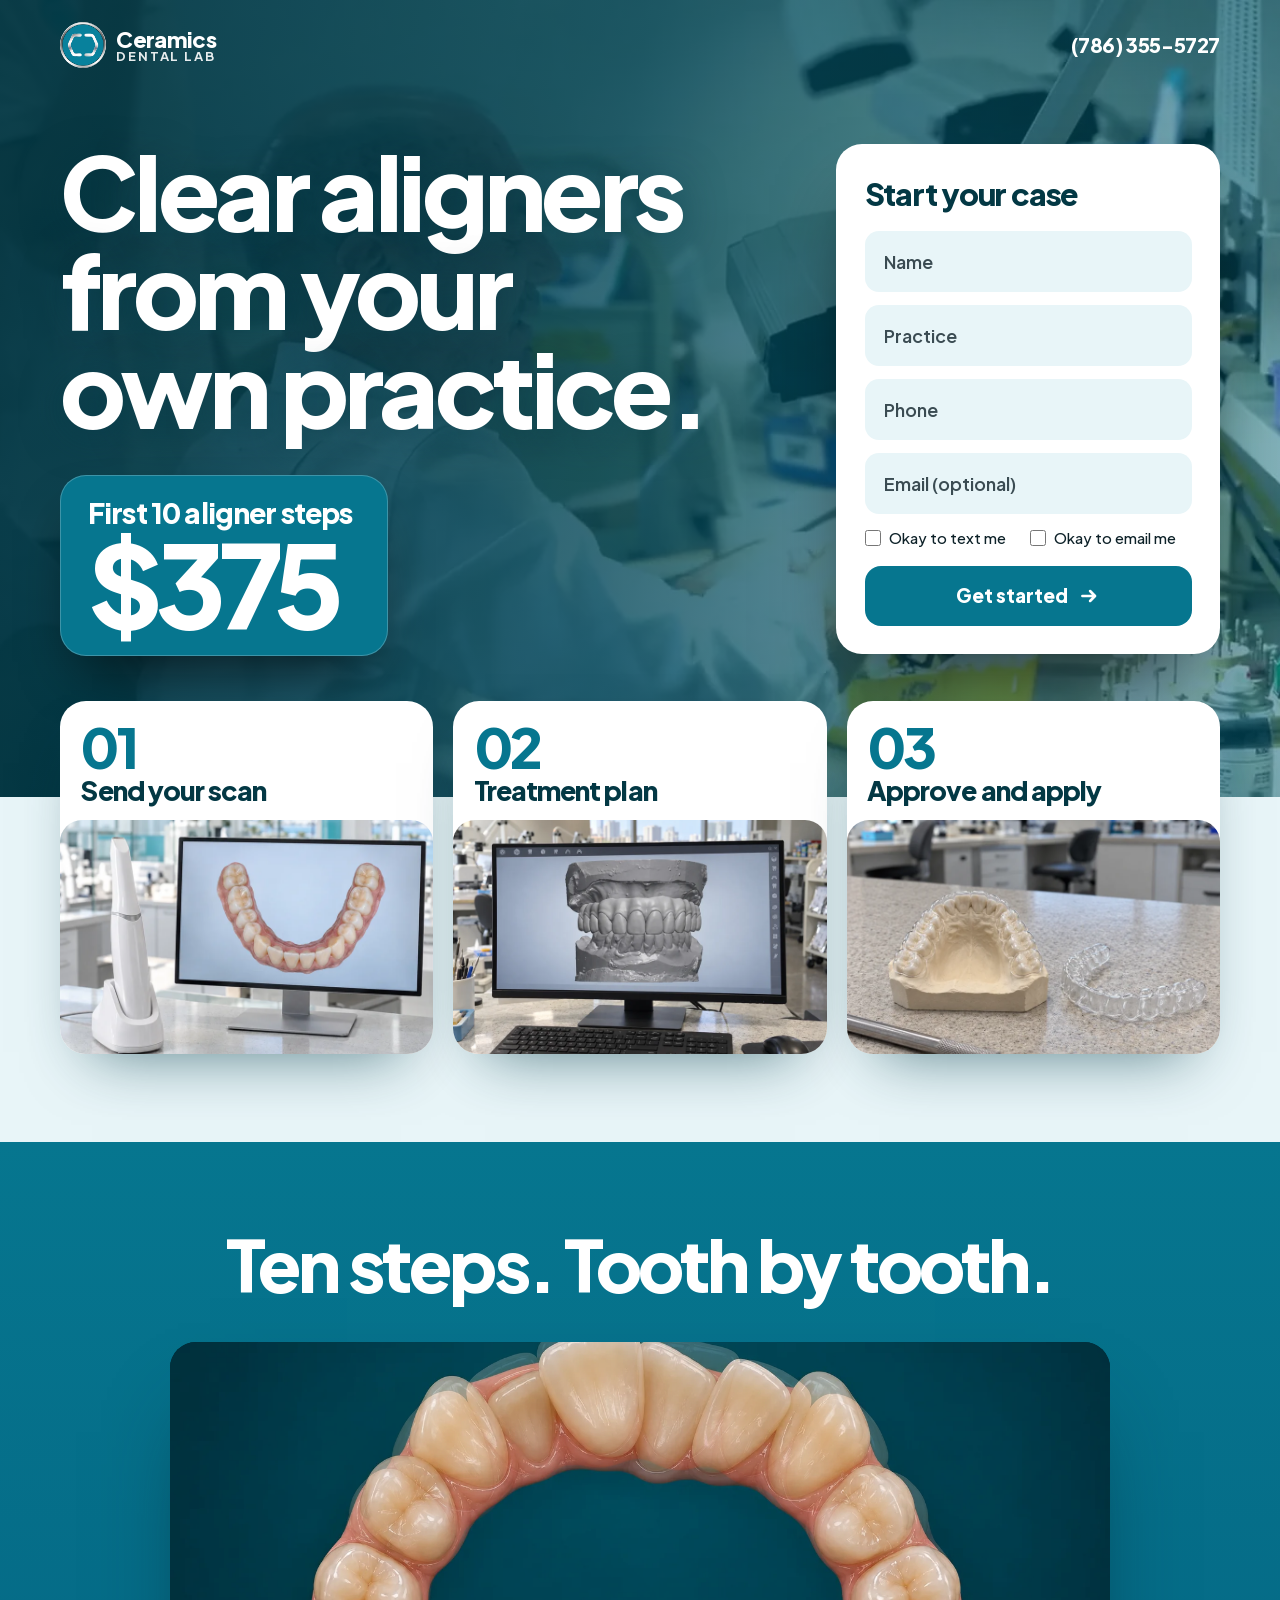
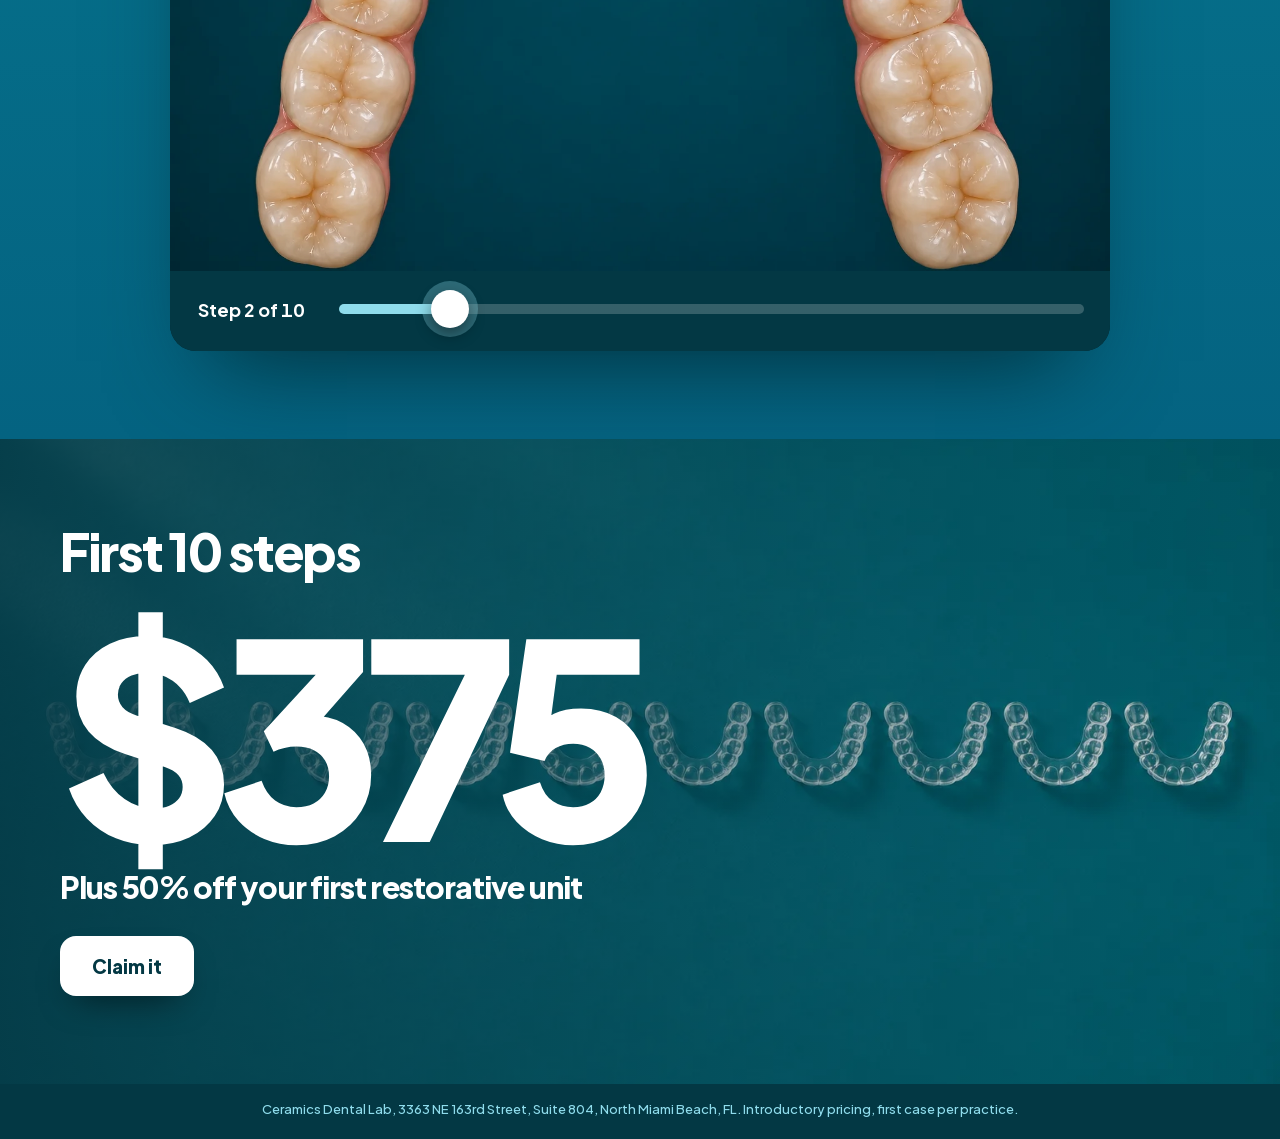
==== aligner.html @ e4f3a4e0 "Update offer pages 2026-11-10T23:34" ====
<!DOCTYPE html>
<html lang="en" data-api="https://ceramics-dental-lab-offers.netlify.app">
<head>
<meta charset="utf-8">
<meta name="viewport" content="width=device-width, initial-scale=1">
<meta name="robots" content="noindex">
<title>Clear aligners for your practice | Ceramics Dental Lab</title>
<meta name="description" content="Clear aligners for your practice. Ceramics Dental Lab, North Miami Beach. (786) 355-5727.">
<meta property="og:title" content="Clear aligners from your own practice.">
<meta property="og:description" content="Clear aligners for your practice. Ceramics Dental Lab, North Miami Beach.">
<meta property="og:image" content="https://muves-studio.github.io/ceramics-dental-lab-offers/img/lab-aligners.jpg">
<meta property="og:type" content="website">
<link rel="preload" href="fonts/PlusJakartaSans-latin.woff2" as="font" type="font/woff2" crossorigin>
<link rel="icon" href="img/logo-mark.png">
<link rel="stylesheet" href="page.css?v=11102334">
</head>
<body class="lay-film" data-page="aligner">
<!-- Built by tools/build.py. Edit the PAGES entry there, not this file. -->
<main>

<section class="hero">
  <video class="hero-film" autoplay muted loop playsinline poster="video/lab-poster.webp" aria-hidden="true"><source src="video/lab.mp4" type="video/mp4"></video>
  <header class="top">
    <a class="brand" href="#start" aria-label="Ceramics Dental Lab"><img src="img/logo-mark.png" alt="" width="46" height="46"><span><b>Ceramics</b><i>Dental Lab</i></span></a>
    <a class="call" href="tel:+17863555727">(786) 355-5727</a>
  </header>
  <div class="hero-in">
    <div class="hero-copy">
      <h1>Clear aligners from your own practice.</h1>
      <a class="deal" href="#start"><span>First 10 aligner steps</span><strong>$375</strong></a>
    </div>
    <form class="form" id="start" novalidate>
      <p class="form-title">Start your case</p>
      <input type="hidden" name="interest" value="aligner">
      <label><span>Your name</span><input name="name" autocomplete="name" placeholder="Name" required></label>
      <label><span>Practice</span><input name="practice" autocomplete="organization" placeholder="Practice" required></label>
      <label><span>Phone</span><input name="phone" type="tel" inputmode="tel" autocomplete="tel" placeholder="Phone" required></label>
      <label><span>Email</span><input name="email" type="email" inputmode="email" autocomplete="email" placeholder="Email (optional)"></label>
      <div class="ticks">
        <label class="tick"><input type="checkbox" name="text_ok"><b>Okay to text me</b></label>
        <label class="tick"><input type="checkbox" name="email_ok"><b>Okay to email me</b></label>
      </div>
      <button class="btn" type="submit">Get started <svg viewBox="0 0 20 20" aria-hidden="true"><path d="M4 10h11M11 5.5 15.5 10 11 14.5" fill="none" stroke="currentColor" stroke-width="2.4" stroke-linecap="round" stroke-linejoin="round"/></svg></button>
      <p class="form-done" role="status" hidden></p>
    </form>
    <template id="next">
      <div class="next" role="status">
        <p class="form-title">You're in.</p>
        <p class="next-call">Carlos will call <b data-phone></b></p>
        <p class="next-q">Which scanner do you use?</p>
        <div class="scanners"><button type="button" data-scanner="iTero">iTero</button><button type="button" data-scanner="3Shape TRIOS">3Shape TRIOS</button><button type="button" data-scanner="Medit">Medit</button><button type="button" data-scanner="Dexis / Carestream">Dexis / Carestream</button><button type="button" data-scanner="CEREC">CEREC</button><button type="button" data-scanner="No scanner">No scanner</button></div>
        <ol class="how" hidden></ol>
        <a class="btn" href="tel:+17863555727">Call (786) 355-5727</a>
      </div>
    </template>
    
  </div>
</section>

<section class="steps"><a class="step reveal" href="#start"><b>01</b><span>Send your scan</span><img src="img/scan.webp" alt="" loading="lazy"></a><a class="step reveal" href="#start"><b>02</b><span>Treatment plan</span><img src="img/lab-design.webp" alt="" loading="lazy"></a><a class="step reveal" href="#start"><b>03</b><span>Approve and apply</span><img src="img/lab-aligners.webp" alt="" loading="lazy"></a></section>

<section class="move">
  <h2 class="reveal">Ten steps. Tooth by tooth.</h2>
  <div class="viewer reveal">
    <div class="frames" role="img" aria-label="An upper arch moving from crowded to aligned">
      <img src="img/arch-01.webp" alt="" loading="lazy"><img src="img/arch-05.webp" alt="" loading="lazy"><img src="img/arch-10.webp" alt="" loading="lazy">
    </div>
    <div class="scrubber"><b data-step>Step 1 of 10</b><input type="range" min="0" max="100" value="0" aria-label="Drag to move the teeth from step 1 to step 10"></div>
  </div>
</section>

<section class="offer">
  <img class="offer-photo recolor" src="img/steps.webp" alt="" loading="lazy">
  <div class="offer-in reveal">
    <h2>First 10 steps</h2>
    <p class="big">$375</p>
    <p class="offer-line">Plus 50% off your first restorative unit</p>
    <a class="btn light" href="#start">Claim it</a>
  </div>
</section>

</main>
<footer class="foot">Ceramics Dental Lab, 3363 NE 163rd Street, Suite 804, North Miami Beach, FL. Introductory pricing, first case per practice.</footer>
<script src="page.js?v=11102334"></script>
</body>
</html>
---- page.css ----
/* Ceramics Dental Lab offer pages (rebranded from the Custom Dental blue on 2026-11-10: the CRM and these
   offers are the lab's, so the pages use the lab site's own teal, tokens from theme/ccdl/assets/css/site.css).
   Built to the drawn reference in landing/comps/aligner-desktop.png: the lab's own film behind
   the offer, the form on the first screen, bold blue, one colour per headline, and no small
   lines under headlines (Reggie, 2026-11-10). */

@font-face { font-family: "Jakarta"; src: url(fonts/PlusJakartaSans-latin.woff2) format("woff2"); font-weight: 200 800; font-display: swap; }

:root {
  --navy: #033844; --blue: #06768F; --blue-dark: #046381; --sky: #8FDCEC;
  --pale: #E8F5F8; --field: #E8F5F8; --ink: #0E2229;
  --ease: cubic-bezier(0.23, 1, 0.32, 1);
  --wrap: 1240px; --gut: clamp(1rem, 4vw, 2.5rem); --r: 26px;
}
*, *::before, *::after { box-sizing: border-box; }
html { scroll-behavior: smooth; -webkit-text-size-adjust: 100%; }
body { margin: 0; font: 600 1.0625rem/1.4 "Jakarta", system-ui, sans-serif; color: var(--ink); background: var(--pale); -webkit-font-smoothing: antialiased; overflow-x: clip; }
img, video { display: block; max-width: 100%; }
h1, h2, p, ul { margin: 0; }
h1, h2 { font-weight: 800; letter-spacing: -0.045em; line-height: .96; text-wrap: balance; }
h2 { font-size: clamp(2.25rem, 5.6vw, 4.5rem); }
a { color: inherit; text-decoration: none; }
:where(a, button, input):focus-visible { outline: 3px solid var(--sky); outline-offset: 3px; border-radius: 12px; }

.btn { display: inline-flex; align-items: center; justify-content: center; gap: .6rem; font: inherit; font-weight: 800; font-size: 1.1875rem; color: #fff; background: var(--blue); border: 0; border-radius: 16px; padding: 1.05rem 2rem; cursor: pointer; transition: background .2s var(--ease), transform .16s var(--ease); }
.btn svg { width: 22px; height: 22px; transition: transform .25s var(--ease); }
.btn:hover { background: var(--blue-dark); }
.btn:hover svg { transform: translateX(5px); }
.btn:active { transform: scale(.97); }
.btn.light { background: #fff; color: var(--navy); box-shadow: 0 16px 34px -16px rgba(0, 0, 0, .65); }
.btn.light:hover { background: var(--pale); }

/* ---------- hero ---------- */
.hero { position: relative; display: flex; flex-direction: column; color: #fff; background: var(--navy); overflow: hidden; }
.hero-film { position: absolute; inset: 0; width: 100%; height: 100%; object-fit: cover; }
.hero::before { content: ""; position: absolute; inset: 0; z-index: 1; background: linear-gradient(95deg, rgba(3, 56, 68, .93) 0%, rgba(4, 73, 90, .8) 48%, rgba(6, 118, 143, .42) 100%); }
.top, .hero-in { position: relative; z-index: 2; width: 100%; max-width: var(--wrap); margin: 0 auto; padding-inline: var(--gut); }
.top { display: flex; align-items: center; justify-content: space-between; padding-block: 1.4rem; }
.brand { display: inline-flex; align-items: center; gap: .65rem; font-weight: 800; font-size: 1.25rem; letter-spacing: -0.03em; }
.brand img { width: 46px; height: 46px; border-radius: 50%; background: #fff; }
.brand span { display: grid; line-height: 1; } .brand b { font-size: 1.375rem; font-weight: 800; letter-spacing: -0.03em; } .brand i { font-style: normal; font-size: .8125rem; font-weight: 700; letter-spacing: .14em; text-transform: uppercase; opacity: .9; }
.call { font-weight: 800; font-size: 1.25rem; letter-spacing: -0.02em; }
.hero-in { display: grid; grid-template-columns: 1.3fr .7fr; gap: clamp(2rem, 5vw, 5rem); align-items: center; padding-block: clamp(1.5rem, 4vw, 3.5rem) clamp(7rem, 11vw, 9.5rem); }
.hero h1 { font-size: clamp(3.1rem, 8vw, 7.25rem); text-shadow: 0 6px 40px rgba(3, 56, 68, .5); }
.deal { display: inline-grid; margin-top: clamp(1.5rem, 3vw, 2.5rem); padding: 1.1rem 2.25rem 1.25rem 1.75rem; border-radius: var(--r); background: var(--blue); color: #fff; box-shadow: 0 30px 60px -24px rgba(0, 0, 0, .75), 0 0 0 1px rgba(255, 255, 255, .22) inset; transition: transform .3s var(--ease), background .2s var(--ease); }
.deal:hover { transform: translateY(-4px) scale(1.02); background: #0a8aa6; }
.deal span { font-weight: 800; font-size: clamp(1.25rem, 2.2vw, 1.875rem); letter-spacing: -0.03em; }
.deal strong { font-size: clamp(4.25rem, 9vw, 7.5rem); font-weight: 800; letter-spacing: -0.06em; line-height: .9; }

@keyframes rise { from { opacity: 0; transform: translateY(28px); } }
.hero h1, .deal, .hero .form { animation: rise 1s var(--ease) both; }
.deal { animation-delay: .12s; } .hero .form { animation-delay: .22s; }

/* ---------- form ---------- */
.form { display: grid; gap: .8rem; padding: clamp(1.4rem, 2.2vw, 2rem); border-radius: var(--r); background: #fff; color: var(--ink); box-shadow: 0 40px 80px -30px rgba(0, 0, 0, .75); scroll-margin-top: 5rem; }
.form-title { font-size: clamp(1.625rem, 2.4vw, 2.125rem); font-weight: 800; letter-spacing: -0.04em; color: var(--navy); margin-bottom: .2rem; }
.form label span { position: absolute; width: 1px; height: 1px; overflow: hidden; clip-path: inset(50%); }
.form input:not([type=hidden]):not([type=checkbox]) { font: inherit; font-size: 1.125rem; color: var(--ink); width: 100%; padding: 1rem 1.1rem; border: 2px solid transparent; border-radius: 14px; background: var(--field); transition: border-color .2s var(--ease), background .2s var(--ease); appearance: none; }
.form input::placeholder { color: #3A4B52; font-weight: 600; }
.form input:focus { outline: 0; border-color: var(--blue); background: #fff; }
.form .bad { border-color: #c0392b !important; }
.form .btn { margin-top: .3rem; }
.form-done { font-weight: 800; color: var(--navy); text-align: center; }

.ticks { display: flex; flex-wrap: wrap; gap: .35rem 1.5rem; }
.tick { display: inline-flex; align-items: center; gap: .5rem; white-space: nowrap; cursor: pointer; font-size: .9375rem; font-weight: 500; color: var(--ink); }
.tick input { appearance: auto; -webkit-appearance: checkbox; flex: none; width: 16px; height: 16px; margin: 0; padding: 0; border: 0; border-radius: 0; background: none; accent-color: var(--blue); cursor: pointer; }
.tick b { font-weight: 500; }
/* after sign-up: who calls, and how to send the first case from their scanner */
.form.done { display: block !important; text-align: left; }
.next { display: grid; gap: .8rem; animation: rise .7s var(--ease) both; color: var(--ink); }
.next-call { font-size: 1.1875rem; font-weight: 700; color: var(--navy); } .next-call b { font-weight: 800; white-space: nowrap; }
.next-q { font-weight: 800; font-size: 1.125rem; color: var(--navy); margin-top: .3rem; }
.scanners { display: flex; flex-wrap: wrap; gap: .5rem; }
.scanners button { font: inherit; font-weight: 600; font-size: .9375rem; padding: .5rem .85rem; border-radius: 8px; border: 1px solid #9fb8c0; background: #fff; color: var(--blue-dark); cursor: pointer; transition: background .15s var(--ease), color .15s var(--ease), transform .15s var(--ease); }
.scanners button:hover { background: var(--pale); } .scanners button:active { transform: scale(.96); }
.scanners button.on { background: var(--blue); color: #fff; }
.how { margin: 0; padding: .9rem 1rem .9rem 2.4rem; border-radius: 14px; background: var(--field); font-weight: 700; color: var(--navy); display: grid; gap: .35rem; }
.how li::marker { color: var(--blue); font-weight: 800; }

/* ---------- three steps, lifted over the hero's edge ---------- */
.steps { position: relative; z-index: 3; max-width: var(--wrap); margin: clamp(2.5rem, 6vw, 4.5rem) auto 0; padding-inline: var(--gut); display: grid; grid-template-columns: repeat(3, 1fr); gap: clamp(.6rem, 1.6vw, 1.25rem); }
.step { display: grid; grid-template-rows: auto auto 1fr; padding: clamp(.9rem, 1.6vw, 1.4rem) clamp(.9rem, 1.6vw, 1.4rem) 0; border-radius: var(--r); background: #fff; overflow: hidden; box-shadow: 0 30px 60px -32px rgba(3, 56, 68, .65); transition: transform .35s var(--ease), box-shadow .35s var(--ease), opacity .9s var(--ease); }
.step:hover { transform: translateY(-8px); box-shadow: 0 44px 70px -30px rgba(3, 56, 68, .75); }
.step b { font-size: clamp(2rem, 4.4vw, 3.5rem); font-weight: 800; letter-spacing: -0.05em; line-height: .9; color: var(--blue); }
.step span { font-size: clamp(1.0625rem, 2.1vw, 1.75rem); font-weight: 800; letter-spacing: -0.035em; line-height: 1.1; color: var(--navy); margin: .3rem 0 .9rem; }
.step img { width: calc(100% + 2 * clamp(.9rem, 1.6vw, 1.4rem)); max-width: none; margin-inline: calc(-1 * clamp(.9rem, 1.6vw, 1.4rem)); height: auto; aspect-ratio: 16 / 10; object-fit: cover; border-radius: 22px 22px 0 0; align-self: end; }
.step:nth-child(2) { transition-delay: .08s; } .step:nth-child(3) { transition-delay: .16s; }

/* ---------- the teeth you can move ---------- */
.move { margin-top: clamp(3rem, 7vw, 5.5rem); padding: clamp(3rem, 7vw, 5.5rem) var(--gut); background: linear-gradient(180deg, var(--blue) 0%, var(--blue-dark) 100%); color: #fff; text-align: center; }
.viewer { max-width: 940px; margin: clamp(1.5rem, 3.5vw, 2.75rem) auto 0; border-radius: var(--r); overflow: hidden; background: #01262f; box-shadow: 0 50px 90px -40px rgba(2, 42, 51, .9); }
.frames { position: relative; aspect-ratio: 16 / 9; }
.frames img { position: absolute; inset: 0; width: 100%; height: 100%; object-fit: cover; }
.frames img + img { opacity: 0; }
.scrubber { display: grid; grid-template-columns: auto 1fr; align-items: center; gap: 1.25rem; padding: 1rem 1.75rem 1.25rem; background: var(--navy); font-weight: 800; font-size: 1.125rem; font-variant-numeric: tabular-nums; }
.scrubber b:first-child { min-width: 6.6em; text-align: left; }
.scrubber input { -webkit-appearance: none; appearance: none; width: 100%; height: 40px; background: transparent; cursor: grab; }
.scrubber input::-webkit-slider-runnable-track { height: 10px; border-radius: 10px; background: linear-gradient(90deg, var(--sky) var(--p, 0%), rgba(255, 255, 255, .2) var(--p, 0%)); }
.scrubber input::-moz-range-track { height: 10px; border-radius: 10px; background: rgba(255, 255, 255, .2); }
.scrubber input::-moz-range-progress { height: 10px; border-radius: 10px; background: var(--sky); }
.scrubber input::-webkit-slider-thumb { -webkit-appearance: none; width: 38px; height: 38px; margin-top: -14px; border-radius: 50%; background: #fff; border: 0; box-shadow: 0 6px 16px rgba(0, 0, 0, .45), 0 0 0 9px rgba(143, 220, 236, .3); transition: transform .15s var(--ease); }
.scrubber input::-moz-range-thumb { width: 38px; height: 38px; border-radius: 50%; background: #fff; border: 0; box-shadow: 0 6px 16px rgba(0, 0, 0, .45); }
.scrubber input:active { cursor: grabbing; }
.scrubber input:active::-webkit-slider-thumb { transform: scale(1.12); }

/* a wide photo, or three picture cards, in place of the teeth on the other pages */
.wide { display: block; max-width: 1040px; margin: clamp(1.5rem, 3.5vw, 2.75rem) auto 0; border-radius: var(--r); overflow: hidden; box-shadow: 0 50px 90px -40px rgba(2, 42, 51, .9); }
.wide img { width: 100%; height: auto; aspect-ratio: 16 / 8; object-fit: cover; transition: transform 1.2s var(--ease); }
.wide:hover img { transform: scale(1.04); }
.trio { max-width: 1100px; margin: clamp(1.5rem, 3.5vw, 2.75rem) auto 0; display: grid; grid-template-columns: repeat(3, 1fr); gap: clamp(.6rem, 1.6vw, 1.25rem); }
.trio a { position: relative; display: block; border-radius: var(--r); overflow: hidden; box-shadow: 0 40px 70px -36px rgba(2, 42, 51, .9); transition: transform .35s var(--ease), opacity .9s var(--ease); }
.trio a:hover { transform: translateY(-8px); }
.trio img { width: 100%; height: auto; aspect-ratio: 1; object-fit: cover; }
.trio a::after { content: ""; position: absolute; inset: 0; background: linear-gradient(180deg, rgba(3, 56, 68, 0) 50%, rgba(3, 56, 68, .9) 100%); }
.trio span { position: absolute; z-index: 1; left: 0; right: 0; bottom: 1rem; font-size: clamp(1rem, 2.4vw, 1.875rem); font-weight: 800; letter-spacing: -0.035em; }
.trio a:nth-child(2) { transition-delay: .08s; } .trio a:nth-child(3) { transition-delay: .16s; }

/* ---------- the offer, on its own picture ---------- */
.offer { position: relative; display: grid; align-items: center; color: #fff; background: var(--navy); overflow: hidden; }
.offer-photo { position: absolute; inset: 0; width: 100%; height: 100%; object-fit: cover; }
.offer-photo.recolor { filter: none; }
.offer::after { content: ""; position: absolute; inset: 0; background: linear-gradient(90deg, rgba(3, 56, 68, .9) 0%, rgba(3, 56, 68, .5) 50%, rgba(3, 56, 68, .05) 100%); }
.offer-in { position: relative; z-index: 1; width: 100%; max-width: var(--wrap); margin: 0 auto; padding: clamp(3rem, 7vw, 5.5rem) var(--gut); }
.offer h2 { font-size: clamp(1.75rem, 4vw, 3.25rem); }
.offer .big { font-size: clamp(7rem, 22vw, 17rem); font-weight: 800; letter-spacing: -0.07em; line-height: .86; margin-top: clamp(1.25rem, 3vw, 2.75rem); }
.offer .big.word { margin-top: clamp(.5rem, 1.5vw, 1.25rem); font-size: clamp(4.25rem, 15vw, 12rem); letter-spacing: -0.06em; line-height: .95; }
.offer-line { margin: 1.1rem 0 0; font-size: clamp(1.25rem, 2.4vw, 1.875rem); font-weight: 800; letter-spacing: -0.03em; }
.offer .btn { margin-top: 1.75rem; }
.offer ul { list-style: none; padding: 0; display: flex; flex-wrap: wrap; gap: .75rem; margin: 1.5rem 0 2rem; }
.offer li { padding: .75rem 1.3rem; border-radius: 14px; background: var(--blue); font-weight: 800; font-size: clamp(1.0625rem, 1.8vw, 1.375rem); letter-spacing: -0.02em; }

/* ---------- the rest of the work ---------- */
.more { max-width: var(--wrap); margin: 0 auto; padding: clamp(3rem, 7vw, 5.5rem) var(--gut); display: grid; grid-template-columns: repeat(4, 1fr); gap: clamp(.6rem, 1.6vw, 1.25rem); }
.more a { display: grid; border-radius: var(--r); overflow: hidden; background: #fff; box-shadow: 0 30px 60px -34px rgba(3, 56, 68, .65); transition: transform .35s var(--ease), opacity .9s var(--ease); }
.more a:hover { transform: translateY(-8px); }
.more img { width: 100%; height: auto; aspect-ratio: 4 / 3; object-fit: cover; transition: transform 1.1s var(--ease); }
.more a:hover img { transform: scale(1.05); }
.more.five { grid-template-columns: repeat(5, 1fr); }
.more span { position: relative; padding: .8rem .5rem 1rem; background: #fff; text-align: center; color: var(--navy); font-size: clamp(1.125rem, 2.3vw, 2rem); font-weight: 800; letter-spacing: -0.045em; }
.more a:nth-child(2) { transition-delay: .08s; } .more a:nth-child(3) { transition-delay: .16s; }

.more span b { display: block; margin-top: .3rem; font-size: clamp(.875rem, 1.2vw, 1.0625rem); letter-spacing: -0.02em; color: var(--blue); }
.review { padding: 2rem var(--gut) 0; text-align: center; font-size: clamp(1.5rem, 3vw, 2.25rem); color: var(--navy); }
.more.five { align-items: start; }

/* ---------- closing ---------- */
.close { display: flex; flex-wrap: wrap; align-items: center; justify-content: space-between; gap: 1.25rem 2rem; padding: clamp(2rem, 4.5vw, 3.25rem) max(var(--gut), calc((100vw - var(--wrap)) / 2 + var(--gut))); background: var(--navy); color: #fff; }
.phone { font-size: clamp(2.25rem, 6.4vw, 5rem); font-weight: 800; letter-spacing: -0.05em; line-height: 1; }
.close .btn { font-size: clamp(1.1875rem, 2.2vw, 1.75rem); padding: 1.1rem 2.5rem; }
.foot { padding: 1rem var(--gut) 1.25rem; background: var(--navy); color: #8FDCEC; font-size: .8125rem; font-weight: 500; text-align: center; }

.reveal { opacity: 0; transform: translateY(30px); transition: opacity .9s var(--ease), transform .9s var(--ease); }
.reveal.in { opacity: 1; transform: none; }

/* ==========================================================================
   One layout per page (body.lay-*), so the five are five pages, not one page
   with the words swapped. film = aligners, the base styles above.
   ========================================================================== */
.lay-film .steps { margin-top: clamp(-6rem, -8vw, -4.5rem); }
.steps { margin-bottom: clamp(2rem, 5vw, 3.5rem); }
.lay-film .steps, .lay-center .steps { margin-bottom: 0; }
.steps.line .step b { display: inline-block; min-width: 1.5em; }
.steps.line { grid-template-columns: none; grid-auto-flow: column; grid-auto-columns: 1fr; gap: clamp(1rem, 3vw, 2.5rem); }
.steps.line .step { display: block; padding: 1.1rem 0 0; border-radius: 0; background: none; box-shadow: none; border-top: 5px solid var(--blue); }
.steps.line .step:hover { transform: none; box-shadow: none; border-color: var(--navy); }
.steps.line .step span { display: block; margin: .4rem 0 0; }

/* split: scanner. White page, the photo owns the right half, the offer is plain giant type. */
.lay-split { background: #F4F7F7; }
.lay-split .hero { background: #F4F7F7; color: var(--navy); }
.lay-split .hero::before { display: none; }
.lay-split .hero-film { left: auto; right: 0; width: 46%; border-radius: 0 0 0 90px; }
.lay-split .call { color: #fff; background: var(--navy); padding: .55rem 1.1rem; border-radius: 12px; font-size: 1.0625rem; }
.lay-split .hero-in { grid-template-columns: 1fr; gap: 1.75rem; padding-block: clamp(1rem, 2.5vw, 2rem) clamp(2.5rem, 5vw, 4rem); }
.lay-split .hero-copy, .lay-split .form { max-width: min(590px, 45vw); }
.lay-split .hero h1 { font-size: clamp(2.75rem, 5.4vw, 5rem); text-shadow: none; }
.lay-split .deal { padding: 0; margin-top: 1rem; background: none; box-shadow: none; color: var(--blue); }
.lay-split .deal:hover { background: none; transform: none; }
.lay-split .deal span { color: var(--navy); }
.lay-split .deal strong { font-size: clamp(5rem, 11vw, 9.5rem); }
.lay-split .form { grid-template-columns: 1fr 1fr; background: var(--pale); box-shadow: none; }
.lay-split .form-title, .lay-split .form-done, .lay-split .ticks { grid-column: 1 / -1; }
.lay-split .form input:not([type=hidden]):not([type=checkbox]) { background: #fff; }
.lay-split .form .btn { margin: 0; padding-inline: 1rem; grid-column: 1 / -1; }
.lay-split .move { background: var(--pale); color: var(--navy); }

/* dark: implants. Navy page, everything centred, the form in the middle between two pieces of work. */
.lay-dark { background: var(--navy); }
.lay-dark .hero::before { background: radial-gradient(120% 90% at 50% 0%, #0a8aa6 0%, var(--navy) 62%); }
.lay-dark .hero-in { grid-template-columns: 1fr minmax(300px, 400px) 1fr; grid-template-areas: "copy copy copy" "a form b"; gap: clamp(1.25rem, 3vw, 2.5rem); text-align: center; padding-block: 0 clamp(2.5rem, 5vw, 4rem); }
.lay-dark .hero-copy { grid-area: copy; } .lay-dark .form { grid-area: form; text-align: left; }
.lay-dark .hero h1 { font-size: clamp(2.6rem, 5.6vw, 5rem); }
.lay-dark .deal { display: inline-flex; align-items: center; gap: 1rem; margin-top: 1.25rem; padding: .6rem 1.6rem .7rem; background: #fff; color: var(--navy); }
.lay-dark .deal:hover { background: var(--pale); }
.lay-dark .deal strong { font-size: clamp(2.5rem, 4.4vw, 3.75rem); color: var(--blue); order: -1; line-height: 1; }
.lay-dark .deal span { font-size: clamp(1.0625rem, 1.7vw, 1.375rem); }
.side { display: block; border-radius: var(--r); overflow: hidden; box-shadow: 0 40px 70px -30px rgba(0, 0, 0, .8); transition: transform .5s var(--ease); animation: rise 1s var(--ease) .3s both; }
.side img { width: 100%; height: 100%; object-fit: cover; }
.side.s1 { grid-area: a; transform: rotate(-3deg); } .side.s2 { grid-area: b; transform: rotate(3deg); }
.side:hover { transform: rotate(0) scale(1.03); }
.lay-dark .step { background: #04495A; } .lay-dark .step span { color: #fff; } .lay-dark .step b { color: var(--sky); }
.lay-dark .more a, .lay-dark .more span { background: #04495A; color: #fff; }
.lay-dark .close { background: var(--blue); } .lay-dark .foot { background: var(--blue); color: #D4F0F6; }

/* center: veneers. The smile fills the screen, the headline sits in the middle, the form is one bar. */
.lay-center .hero { min-height: min(100svh, 860px); }
.lay-center .hero::before { background: linear-gradient(180deg, rgba(3, 56, 68, .72) 0%, rgba(3, 56, 68, .3) 42%, rgba(3, 56, 68, .88) 100%); }
.lay-center .hero-in { flex: 1; grid-template-columns: 1fr; align-content: space-between; text-align: center; padding-block: clamp(1rem, 3vw, 2.5rem) clamp(1.5rem, 3vw, 2.5rem); }
.lay-center .hero-film { object-position: 50% 0; transform: translateY(17%) scale(1.22); }
.lay-center .hero::before { background: linear-gradient(180deg, rgba(3, 56, 68, .96) 0%, rgba(3, 56, 68, .82) 30%, rgba(3, 56, 68, .12) 52%, rgba(3, 56, 68, .88) 100%); }
.lay-center .hero h1 { font-size: clamp(2.9rem, 7vw, 6.25rem); }
.lay-center .deal { display: inline-flex; align-items: center; gap: 1rem; padding: .5rem 1.8rem .6rem; border-radius: 999px; }
.lay-center .deal strong { font-size: clamp(2.75rem, 5vw, 4.25rem); order: -1; line-height: 1; }
.lay-center .form { grid-template-columns: repeat(4, 1fr) auto; max-width: 1240px; align-items: center; width: 100%; max-width: 1080px; margin-inline: auto; padding: 1rem; }
.lay-center .form-title { display: none; } .lay-center .form-done, .lay-center .ticks { grid-column: 1 / -1; justify-content: flex-start; padding-left: .35rem; } .lay-center .form.done { max-width: 560px; padding: 1.5rem; } .lay-center .form.done .form-title { display: block; }
.lay-center .form .btn { margin: 0; }
.lay-center .move { margin-top: 0; background: var(--pale); color: var(--navy); }
.lay-center .steps { margin-bottom: clamp(1rem, 3vw, 2rem); }

/* type: remakes. No photo behind the offer: bright blue and a $0 as tall as the form, the film below. */
.lay-type .hero { background: linear-gradient(140deg, #1CA9C7 0%, var(--blue) 45%, var(--blue-dark) 100%); }
.lay-type .hero::before { background: linear-gradient(120deg, rgba(6, 118, 143, .93) 0%, rgba(6, 118, 143, .78) 50%, rgba(4, 99, 129, .5) 100%); }
.lay-type .hero-in { padding-bottom: clamp(2.5rem, 5vw, 4rem); }
.lay-type .hero h1 { font-size: clamp(2.5rem, 5vw, 4.5rem); text-shadow: none; }
.lay-type .deal { padding: 0; margin-top: 1.5rem; background: none; box-shadow: none; }
.lay-type .deal:hover { background: none; transform: none; }
.lay-type .deal span { color: #fff; font-size: clamp(1.5rem, 3vw, 2.5rem); }
.lay-type .deal strong { font-size: clamp(9rem, 24vw, 20rem); line-height: .9; margin-top: .5rem; }
.lay-type .form .btn { background: var(--navy); }
.strip { position: relative; z-index: 3; max-width: var(--wrap); margin: clamp(-11rem, -13vw, -6rem) auto 0; padding-inline: var(--gut); }
.strip a { display: block; border-radius: var(--r); overflow: hidden; box-shadow: 0 50px 90px -40px rgba(2, 42, 51, .9); }
.strip-film { width: 100%; height: auto; aspect-ratio: 21 / 9; object-fit: cover; }

@media (max-width: 900px) {
  .hero-in { grid-template-columns: 1fr; gap: 1.5rem; padding-bottom: 6.5rem; }
  .deal { grid-template-columns: auto auto; align-items: center; gap: 1rem; padding: .8rem 1.4rem .9rem 1.2rem; }
  .deal span { order: 2; max-width: 6.5em; line-height: 1.1; }
  .deal.word { grid-template-columns: 1fr; gap: 0; } .deal.word span { order: 0; max-width: none; } .deal.word strong { font-size: clamp(3rem, 15vw, 4.5rem); }
  .trio span { bottom: .55rem; padding-inline: .35rem; font-size: .875rem; line-height: 1.1; letter-spacing: -0.02em; }
  .lay-film .steps { margin-top: -5rem; }
  .lay-split .hero-film { position: relative; order: 1; width: 100%; height: 17svh; border-radius: 0; }
  .lay-split .top { padding-block: .9rem; } .lay-split .call { white-space: nowrap; font-size: .9375rem; padding: .5rem .8rem; } 
  .lay-split .form { grid-template-columns: 1fr; }
  .lay-split .top { order: 0; } .lay-split .hero-in { order: 2; padding-top: 1.25rem; }
  .lay-split .hero-copy, .lay-split .form { max-width: none; }
  .lay-split .deal { grid-template-columns: 1fr; gap: 0; } .lay-split .deal.word strong { font-size: clamp(5rem, 26vw, 7rem); }
  .lay-dark .hero-in { grid-template-columns: 1fr; grid-template-areas: "copy" "a" "form" "b"; gap: 1rem; }
  .lay-dark .side.s1 { aspect-ratio: 16 / 7; transform: none; } .lay-dark .side.s2 { aspect-ratio: 16 / 9; transform: none; }
  .lay-dark .deal.word { display: inline-flex; gap: .7rem; padding-inline: 1.1rem; } .lay-dark .deal.word span { font-size: 1rem; text-align: left; line-height: 1.15; } .lay-dark .deal.word strong { font-size: 2.5rem; }
  .side { aspect-ratio: 1; border-radius: 18px; }
  .lay-center .hero { min-height: 0; } .lay-center .hero-film { transform: translateY(8%) scale(1.1); } .lay-center .hero-in { gap: 1.25rem; }
  .lay-center .deal.word { display: inline-flex; gap: .7rem; } .lay-center .deal.word strong { font-size: 2.75rem; }
  .lay-center .form { grid-template-columns: 1fr; padding: 1.2rem; }
  .lay-center .form-title { display: block; text-align: left; }
  .lay-type .deal { grid-template-columns: 1fr; gap: 0; } .lay-type .deal span { order: 0; max-width: none; }
  .lay-type .deal strong { font-size: clamp(5.5rem, 30vw, 8rem); margin-top: .2rem; } .lay-type .hero h1 { font-size: 2.2rem; } .lay-type .deal { margin-top: .8rem; } .lay-type .hero-in { gap: 1rem; }
  .strip { margin-top: -4rem; } .strip a { border-radius: 18px; } .strip-film { aspect-ratio: 16 / 10; }
  .steps.line { grid-auto-flow: row; gap: .9rem; } .steps.line .step { display: flex; align-items: baseline; gap: .9rem; padding-top: .7rem; border-top-width: 4px; } .steps.line .step span { margin: 0; }
  .step, .more a { border-radius: 18px; }
  .step img { border-radius: 14px 14px 0 0; aspect-ratio: 1; }
  .more, .more.five { grid-template-columns: repeat(2, 1fr); }
  .trio a { border-radius: 18px; } .wide img { aspect-ratio: 4 / 3; }
  .frames { aspect-ratio: 3 / 2; }
  .scrubber { padding: .8rem 1rem 1rem; gap: .75rem; font-size: 1rem; }
  .offer::after { background: rgba(3, 56, 68, .7); }
  .close { justify-content: center; text-align: center; }
}
@media (max-width: 520px) {
  .brand b { font-size: 1.125rem; } .brand img { width: 36px; height: 36px; } .call { font-size: 1rem; }
  .close .btn, .form .btn { width: 100%; }
}
@media (prefers-reduced-motion: reduce) {
  html { scroll-behavior: auto; }
  *, *::before, *::after { animation: none !important; transition: none !important; }
  .reveal { opacity: 1; transform: none; }
}
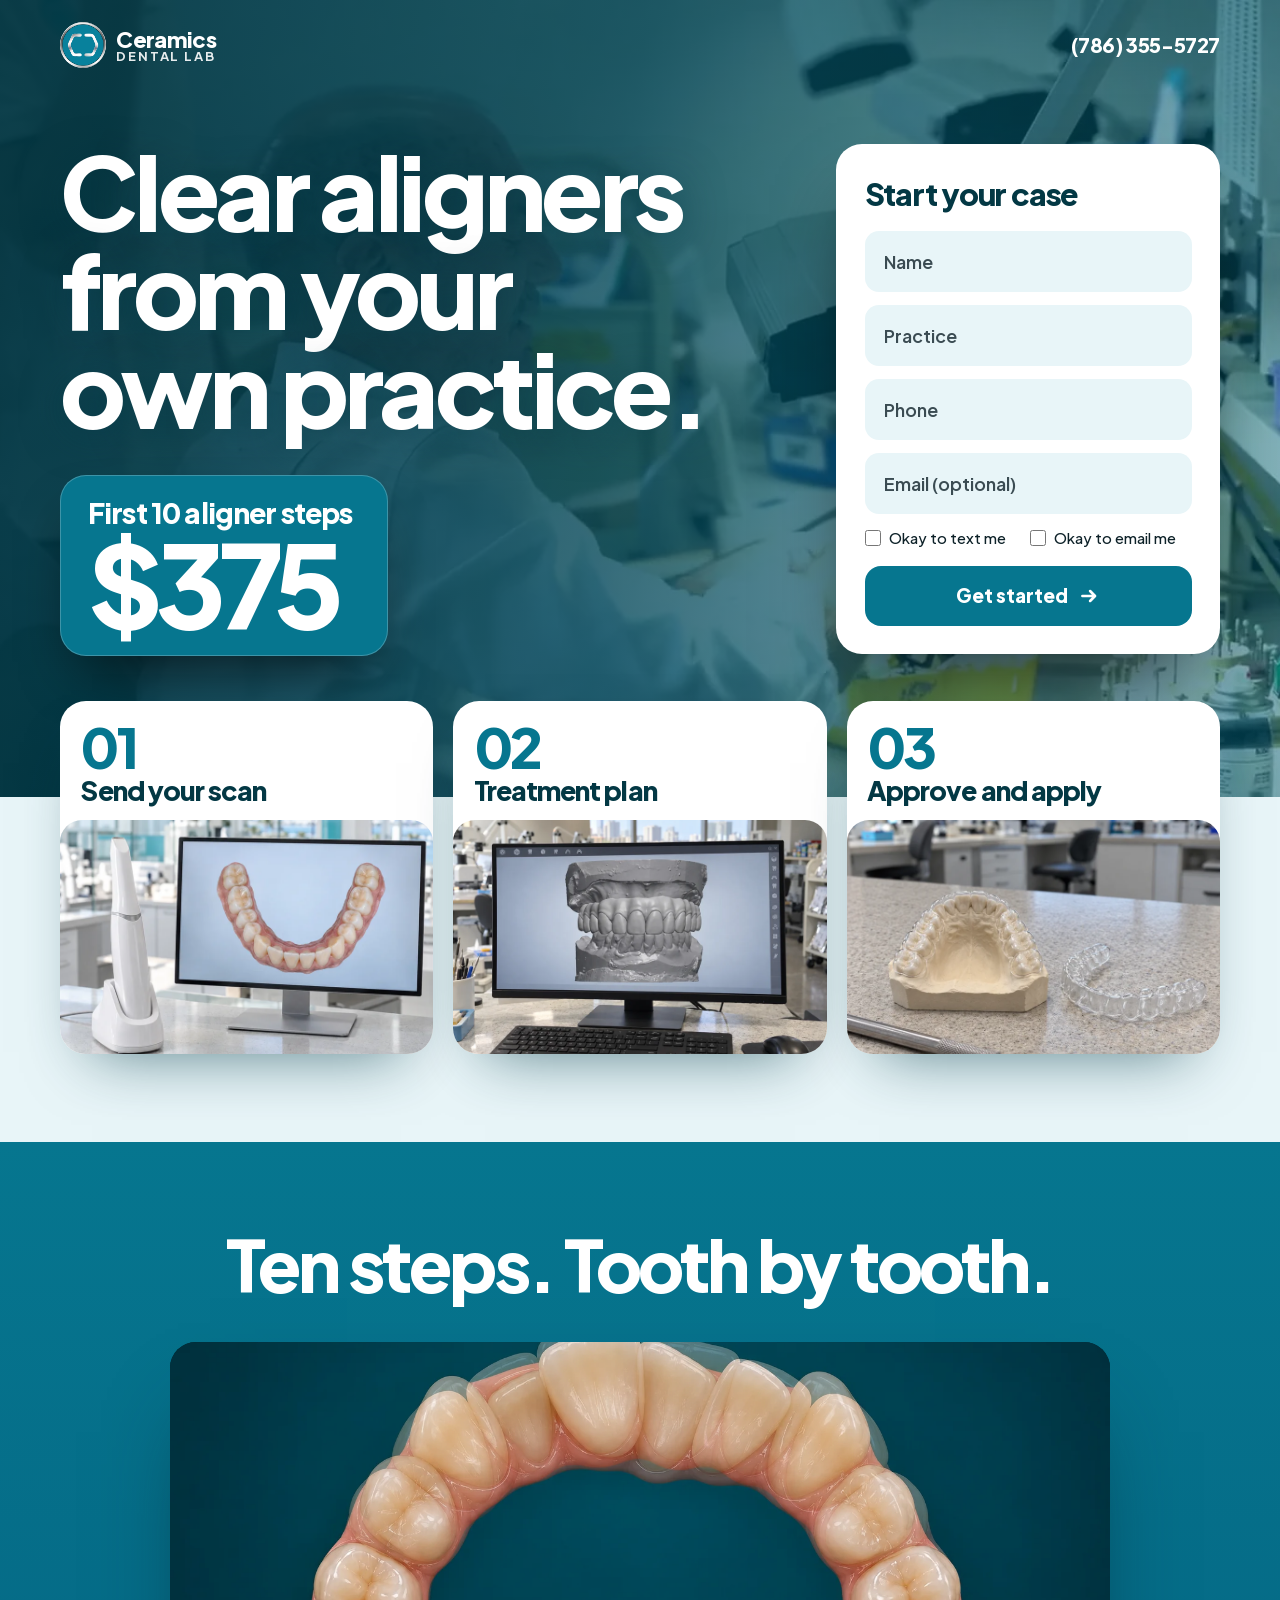
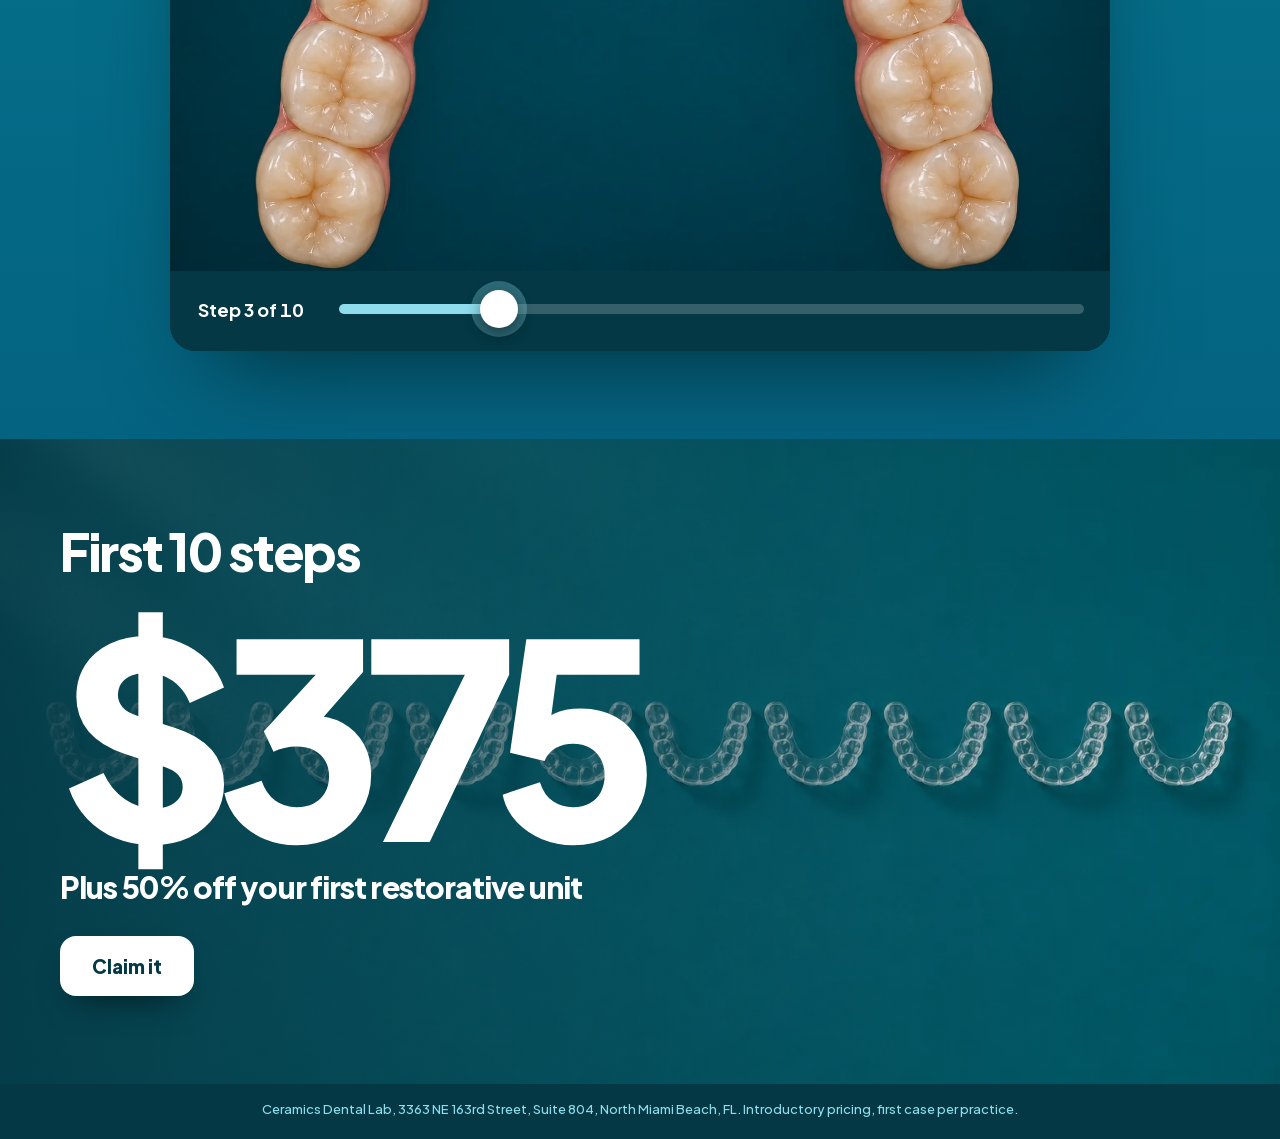
==== commit 8b627b8a: "Update offer pages 2026-11-10T23:38" ====
--- a/aligner.html
+++ b/aligner.html
@@ -12,7 +12,7 @@
 <meta property="og:type" content="website">
 <link rel="preload" href="fonts/PlusJakartaSans-latin.woff2" as="font" type="font/woff2" crossorigin>
 <link rel="icon" href="img/logo-mark.png">
-<link rel="stylesheet" href="page.css?v=11102334">
+<link rel="stylesheet" href="page.css?v=11102338">
 </head>
 <body class="lay-film" data-page="aligner">
 <!-- Built by tools/build.py. Edit the PAGES entry there, not this file. -->
@@ -81,6 +81,6 @@
 
 </main>
 <footer class="foot">Ceramics Dental Lab, 3363 NE 163rd Street, Suite 804, North Miami Beach, FL. Introductory pricing, first case per practice.</footer>
-<script src="page.js?v=11102334"></script>
+<script src="page.js?v=11102338"></script>
 </body>
 </html>
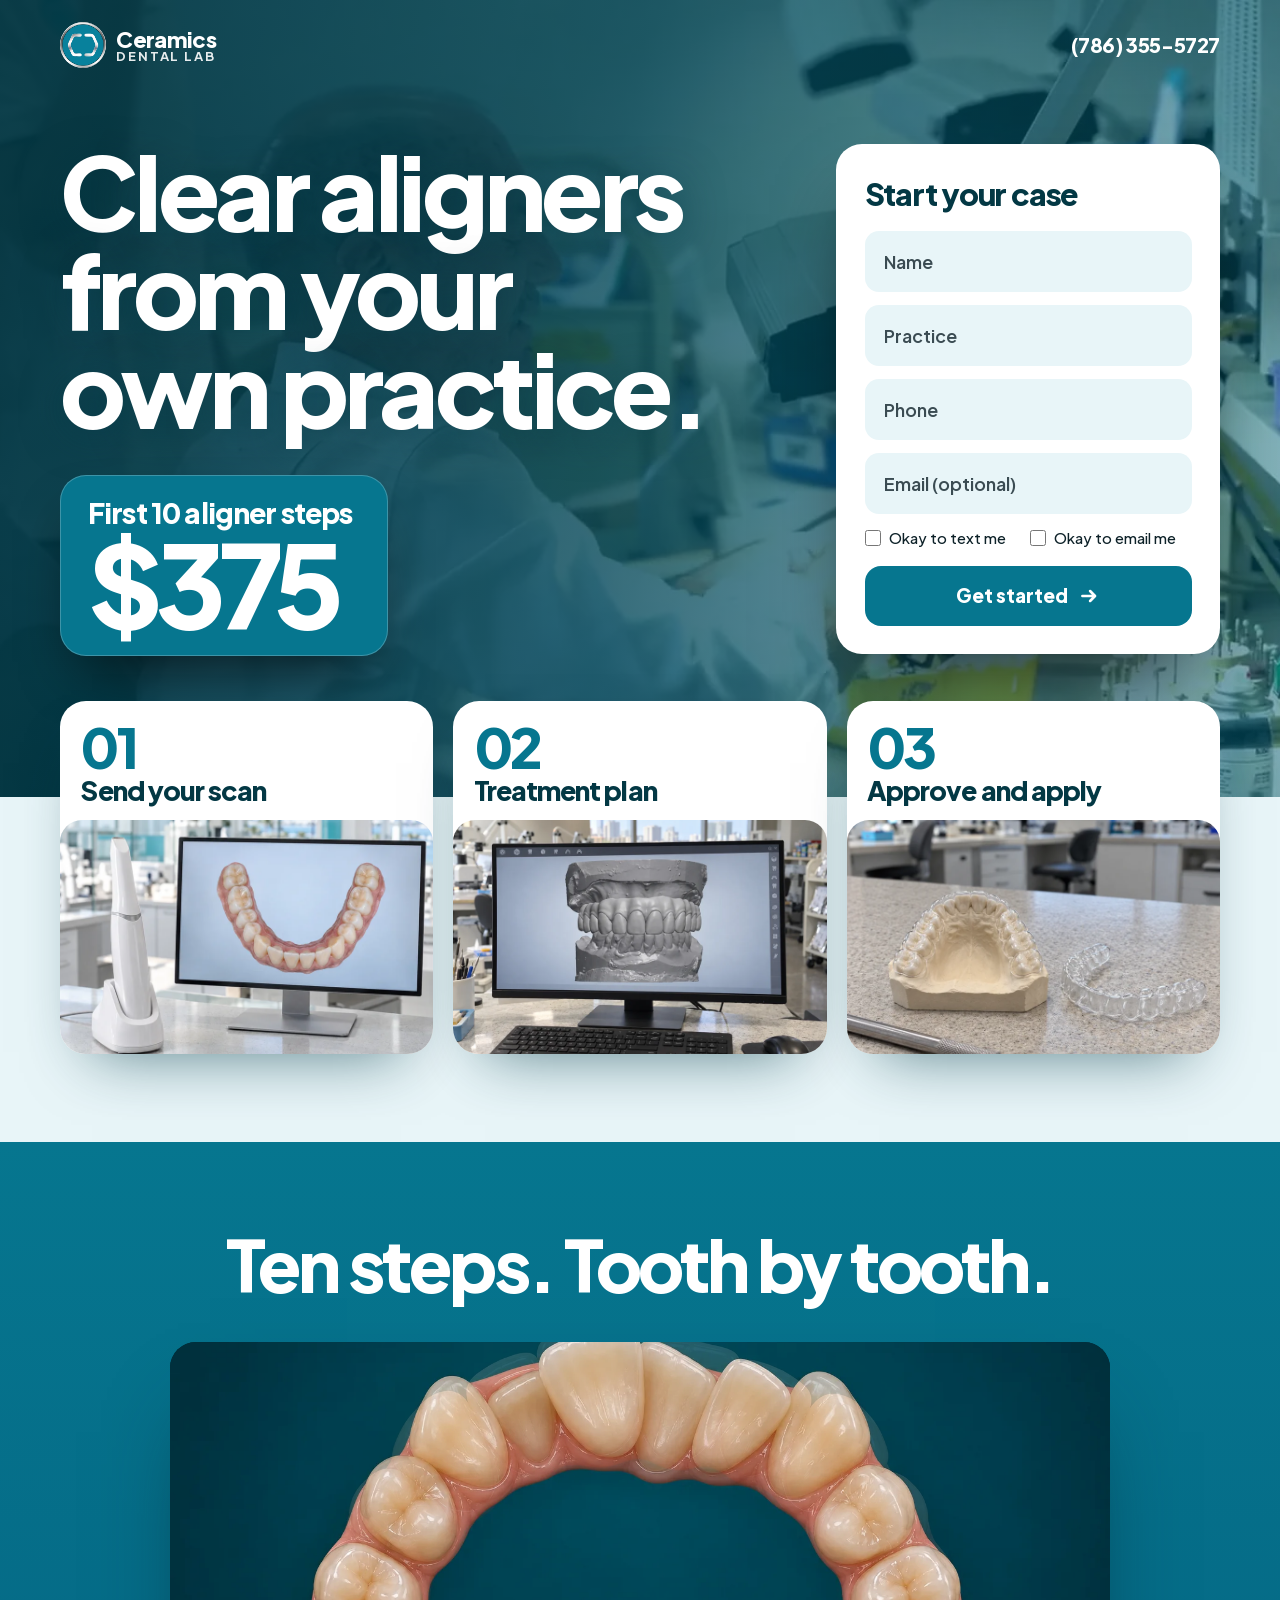
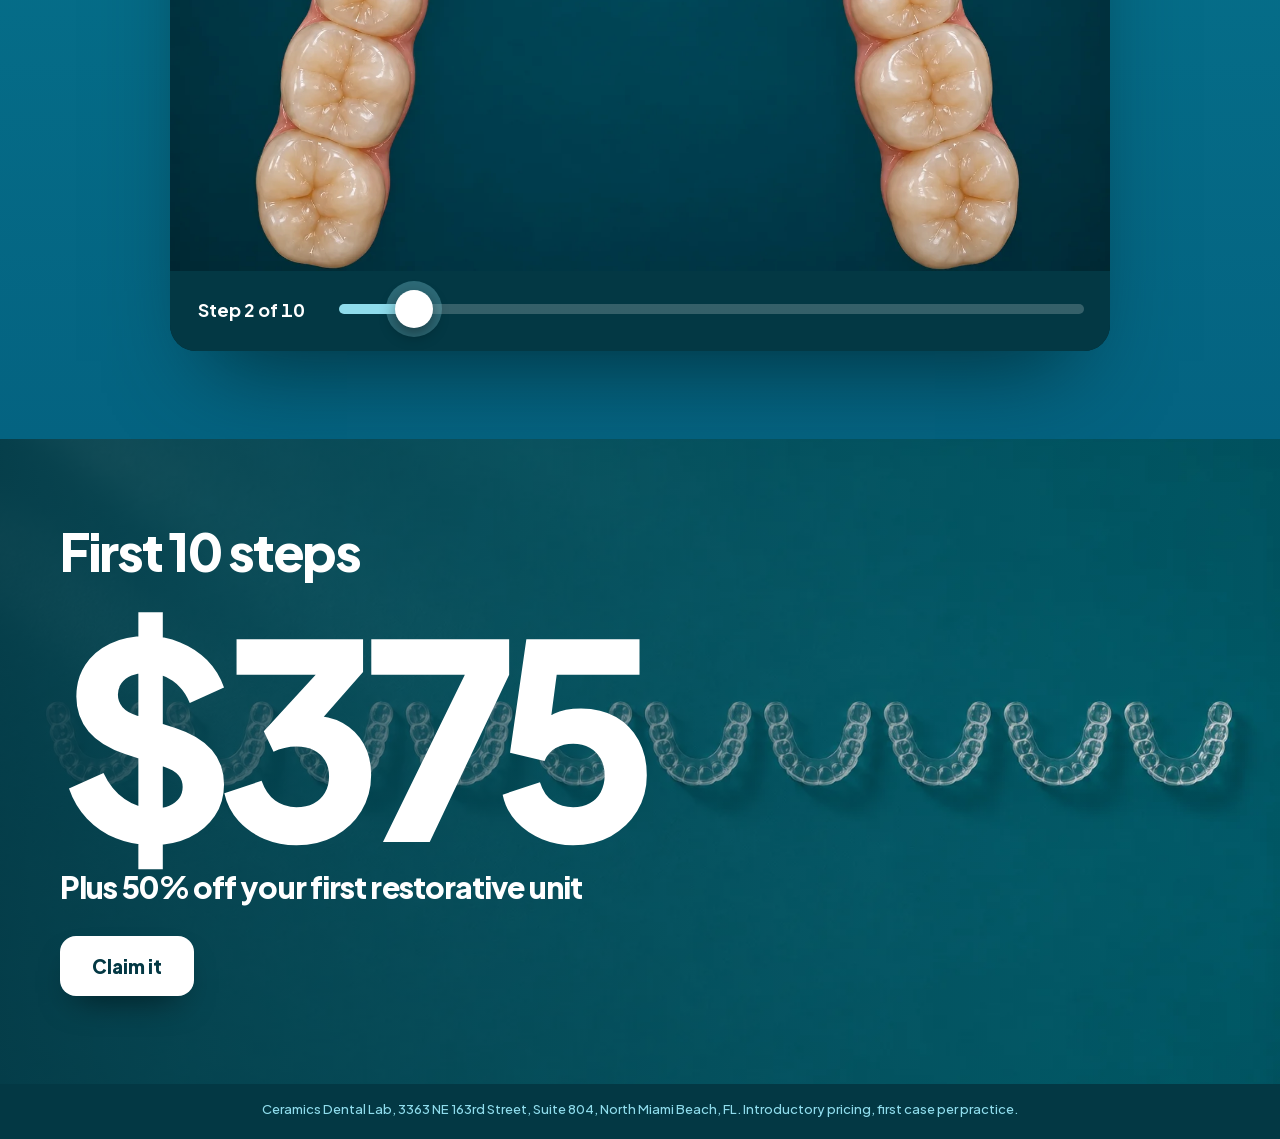
==== commit 2f5e2065: "Update offer pages 2026-11-10T23:43" ====
--- a/aligner.html
+++ b/aligner.html
@@ -12,7 +12,7 @@
 <meta property="og:type" content="website">
 <link rel="preload" href="fonts/PlusJakartaSans-latin.woff2" as="font" type="font/woff2" crossorigin>
 <link rel="icon" href="img/logo-mark.png">
-<link rel="stylesheet" href="page.css?v=11102338">
+<link rel="stylesheet" href="page.css?v=11102343">
 </head>
 <body class="lay-film" data-page="aligner">
 <!-- Built by tools/build.py. Edit the PAGES entry there, not this file. -->
@@ -81,6 +81,6 @@
 
 </main>
 <footer class="foot">Ceramics Dental Lab, 3363 NE 163rd Street, Suite 804, North Miami Beach, FL. Introductory pricing, first case per practice.</footer>
-<script src="page.js?v=11102338"></script>
+<script src="page.js?v=11102343"></script>
 </body>
 </html>
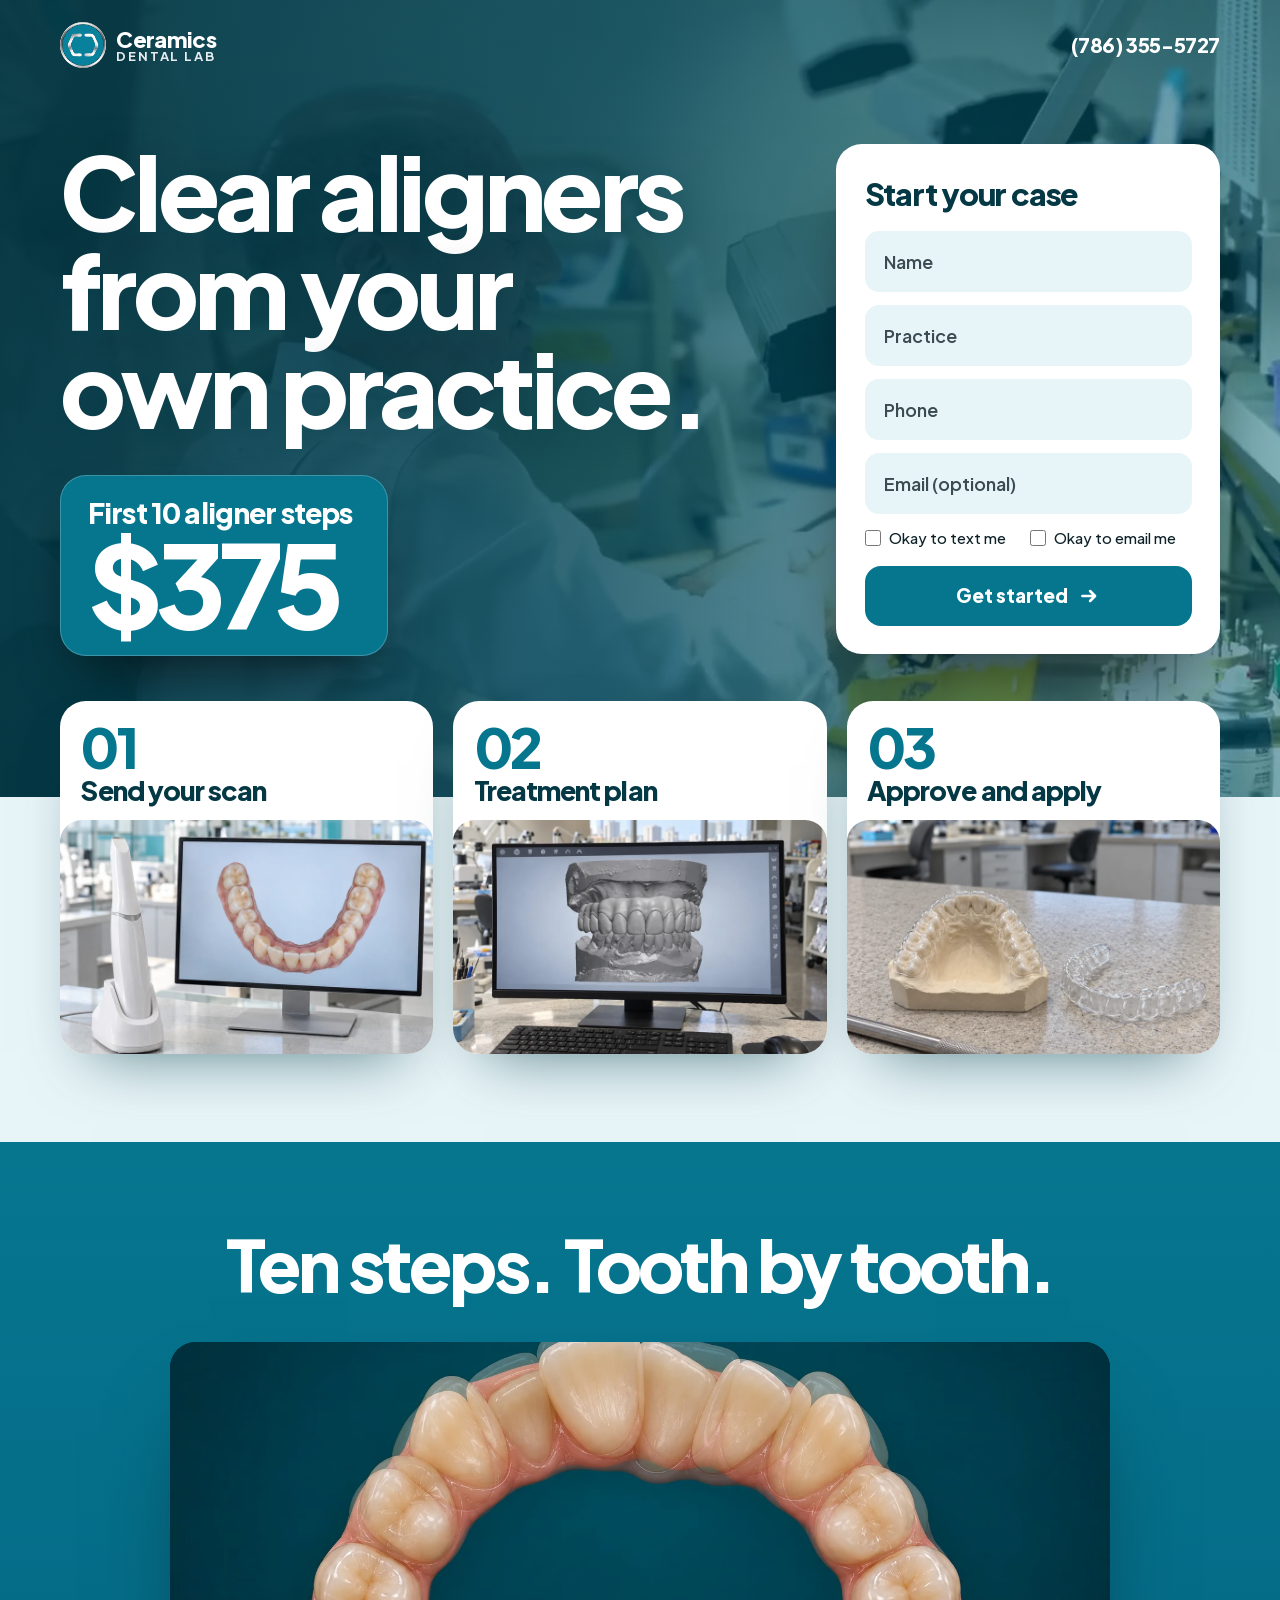
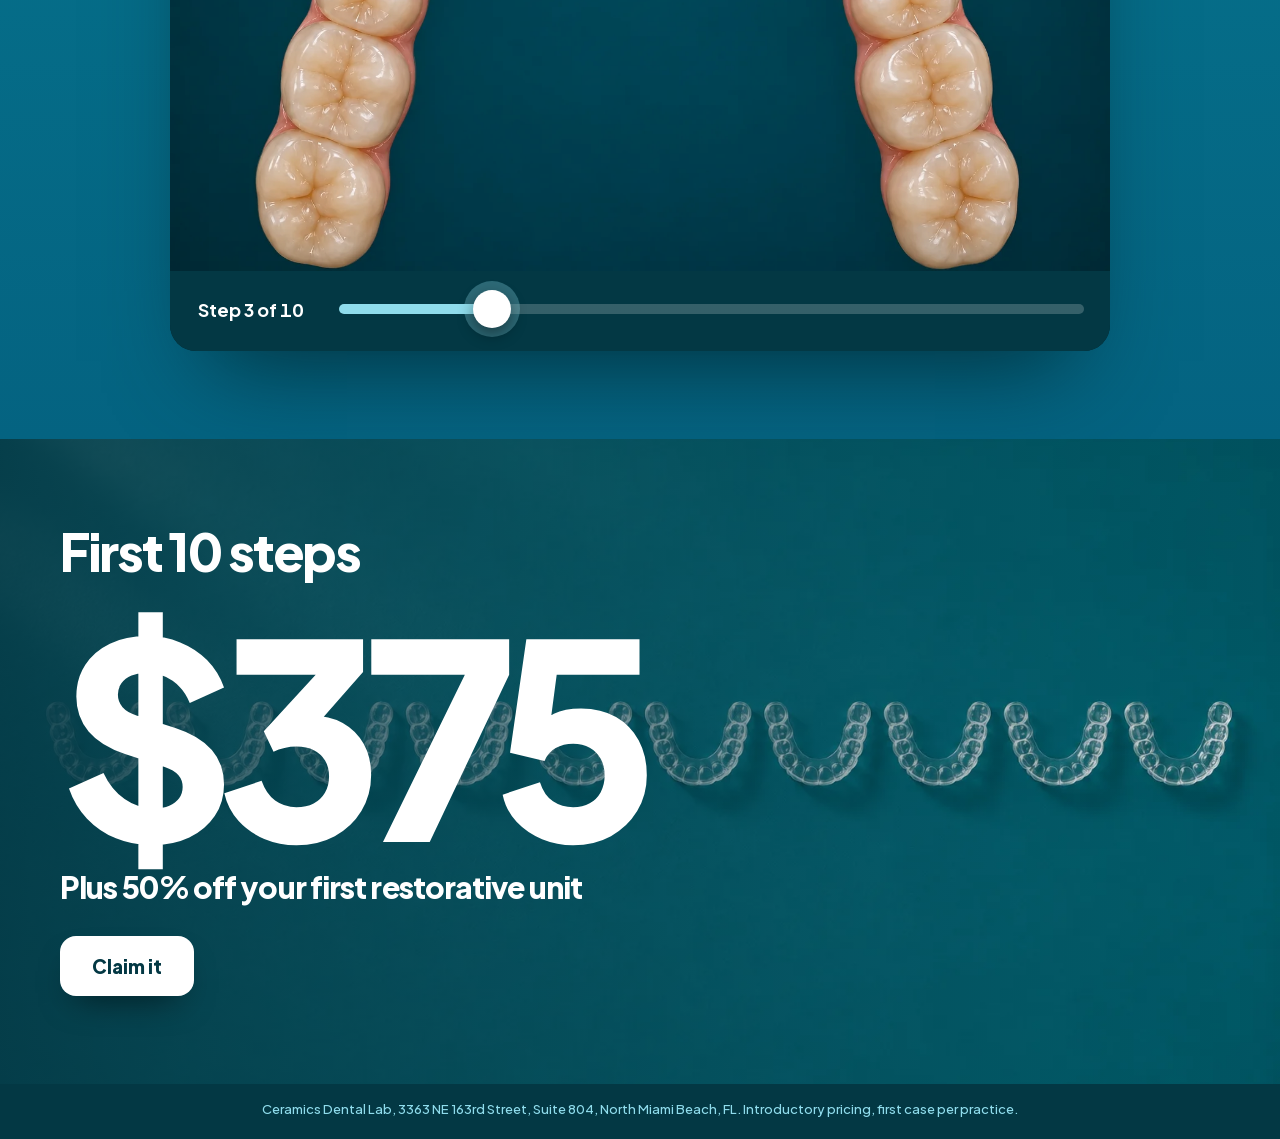
==== commit bed6f192: "Update offer pages 2026-11-11T02:24" ====
--- a/aligner.html
+++ b/aligner.html
@@ -12,7 +12,7 @@
 <meta property="og:type" content="website">
 <link rel="preload" href="fonts/PlusJakartaSans-latin.woff2" as="font" type="font/woff2" crossorigin>
 <link rel="icon" href="img/logo-mark.png">
-<link rel="stylesheet" href="page.css?v=11102343">
+<link rel="stylesheet" href="page.css?v=11110224">
 </head>
 <body class="lay-film" data-page="aligner">
 <!-- Built by tools/build.py. Edit the PAGES entry there, not this file. -->
@@ -81,6 +81,6 @@
 
 </main>
 <footer class="foot">Ceramics Dental Lab, 3363 NE 163rd Street, Suite 804, North Miami Beach, FL. Introductory pricing, first case per practice.</footer>
-<script src="page.js?v=11102343"></script>
+<script src="page.js?v=11110224"></script>
 </body>
 </html>
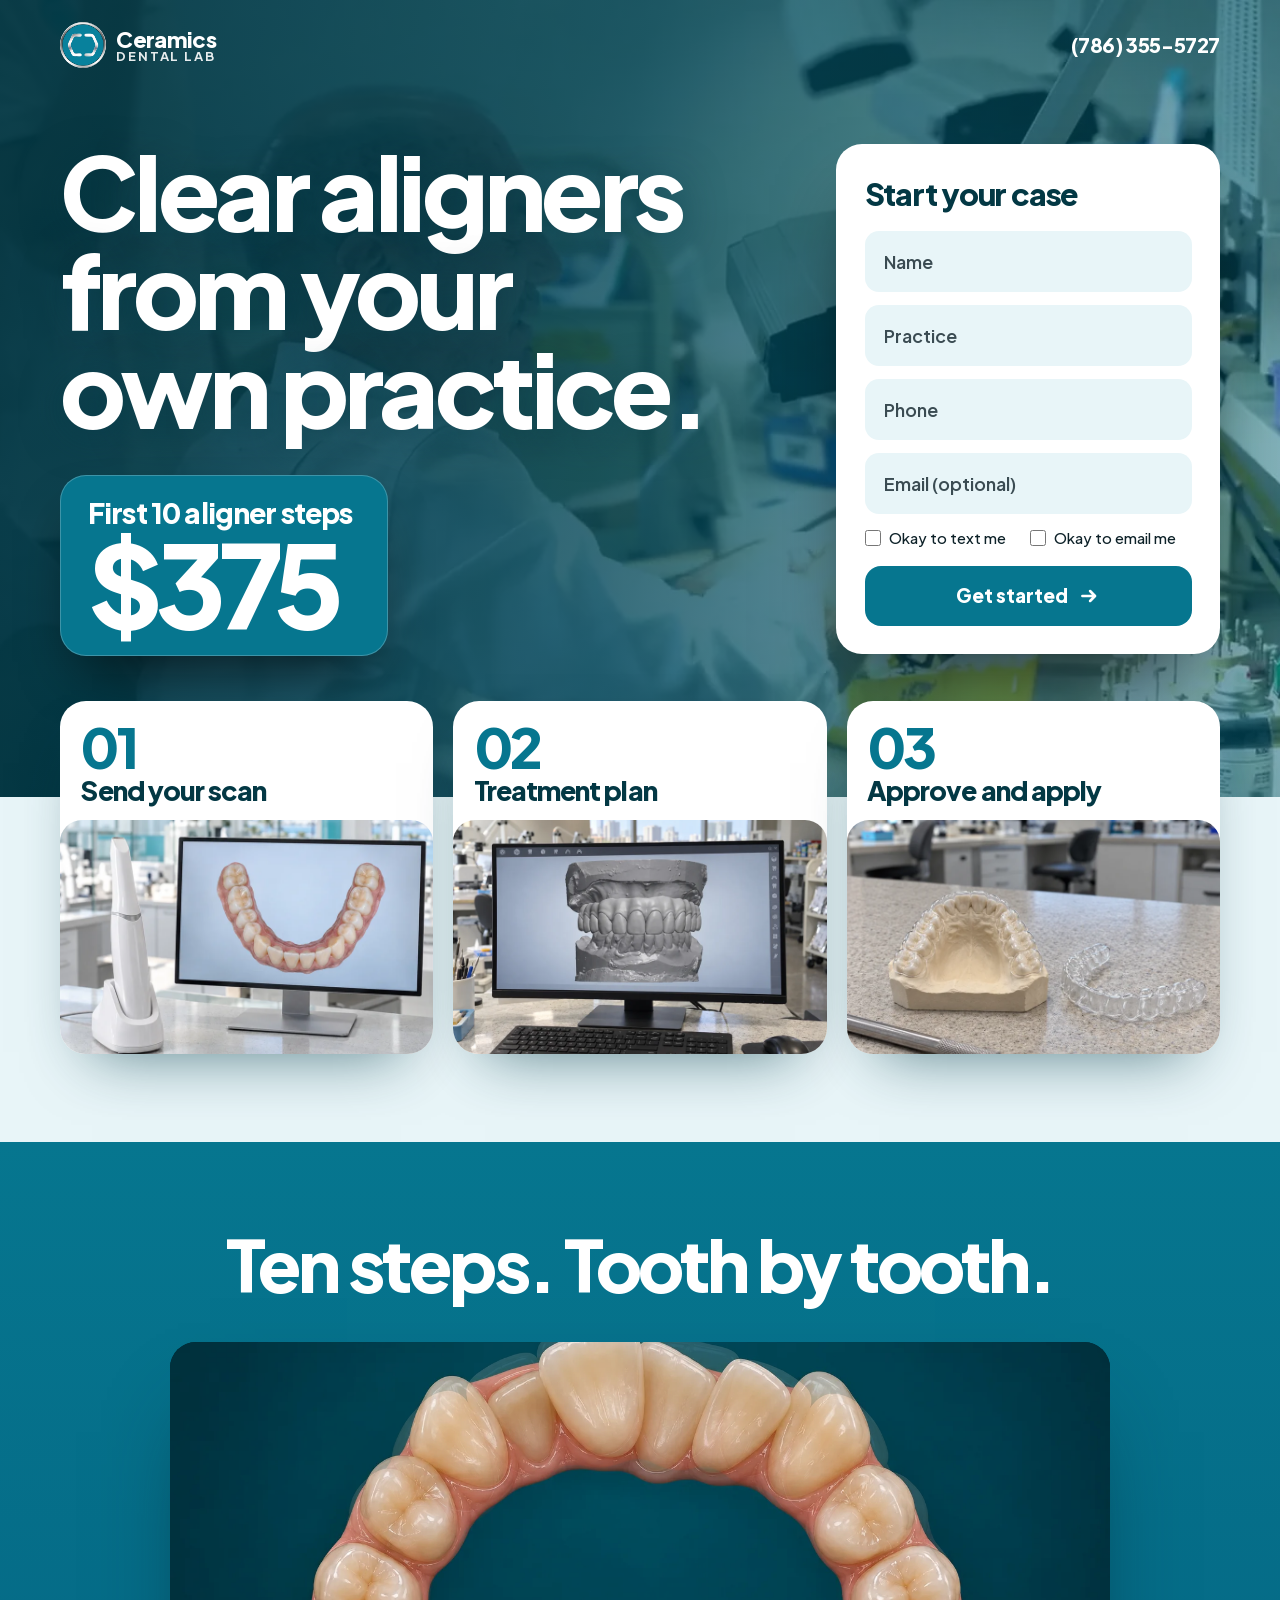
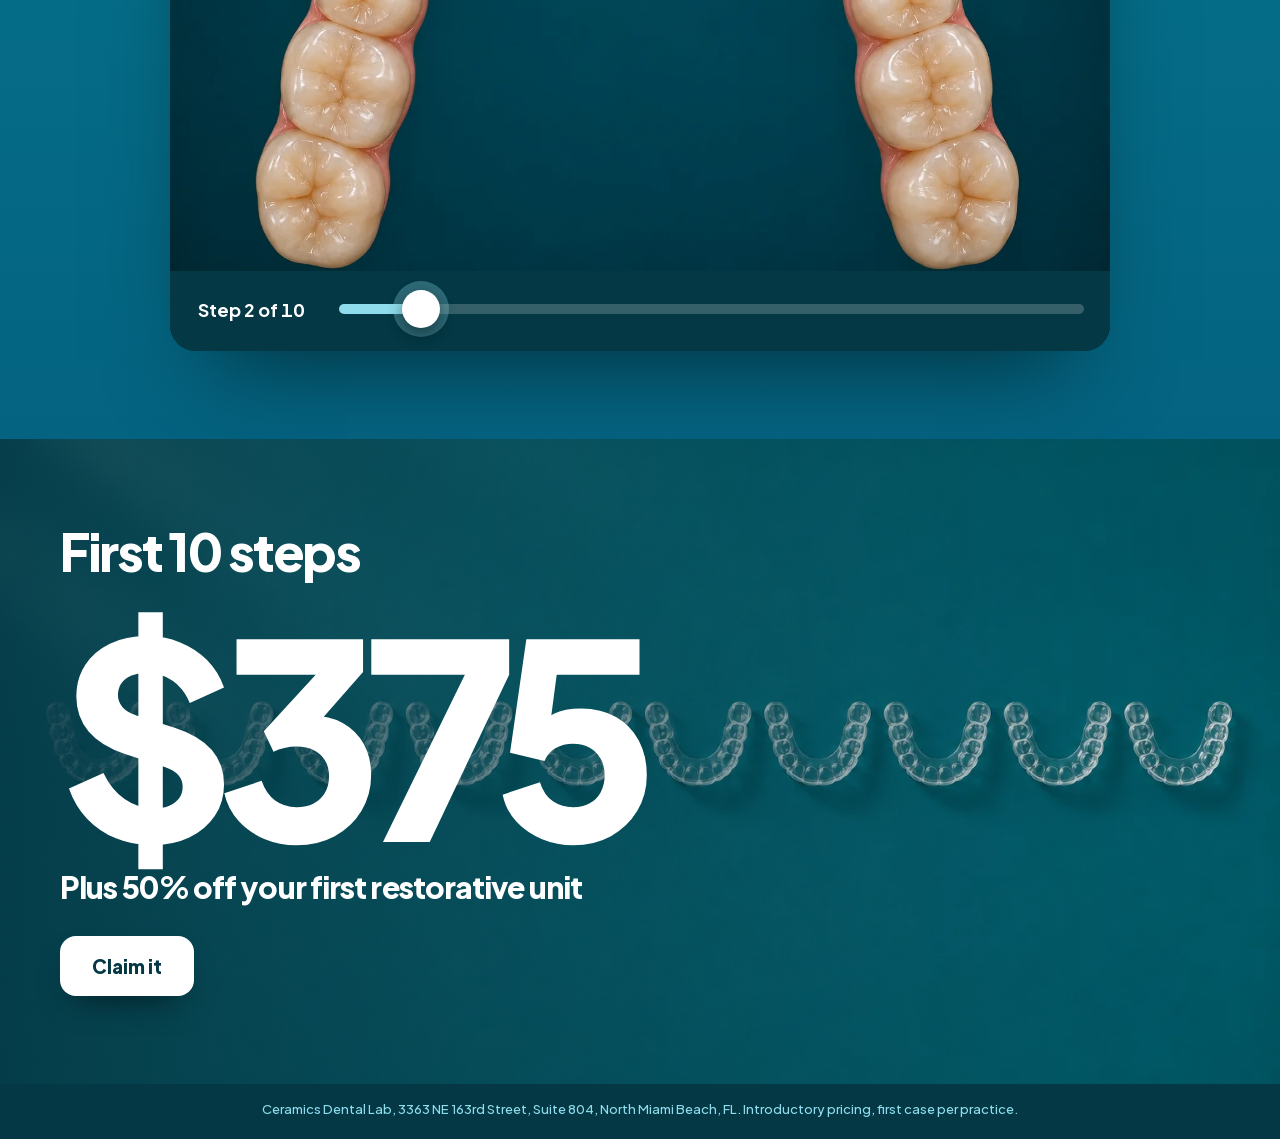
==== commit 18a0d801: "Update offer pages 2026-11-11T10:19" ====
--- a/aligner.html
+++ b/aligner.html
@@ -12,7 +12,7 @@
 <meta property="og:type" content="website">
 <link rel="preload" href="fonts/PlusJakartaSans-latin.woff2" as="font" type="font/woff2" crossorigin>
 <link rel="icon" href="img/logo-mark.png">
-<link rel="stylesheet" href="page.css?v=11110224">
+<link rel="stylesheet" href="page.css?v=11111019">
 </head>
 <body class="lay-film" data-page="aligner">
 <!-- Built by tools/build.py. Edit the PAGES entry there, not this file. -->
@@ -81,6 +81,6 @@
 
 </main>
 <footer class="foot">Ceramics Dental Lab, 3363 NE 163rd Street, Suite 804, North Miami Beach, FL. Introductory pricing, first case per practice.</footer>
-<script src="page.js?v=11110224"></script>
+<script src="page.js?v=11111019"></script>
 </body>
 </html>
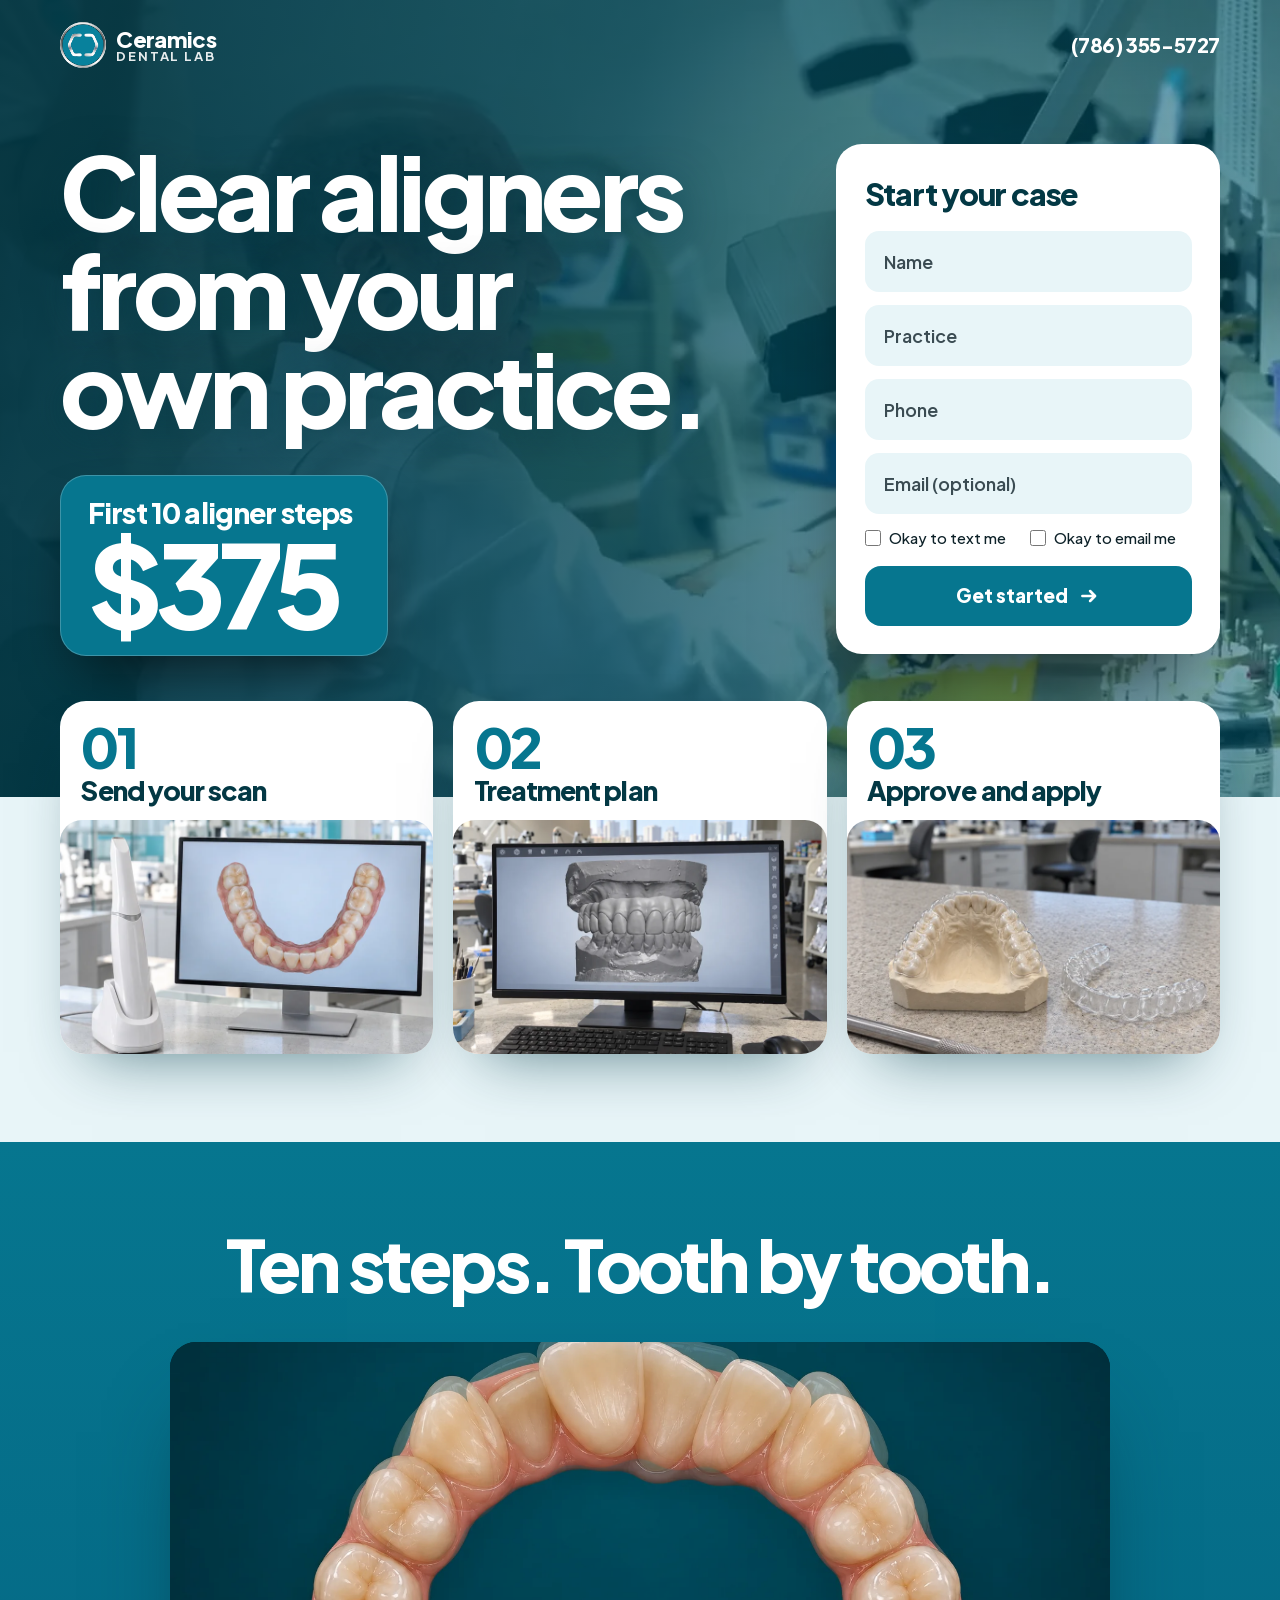
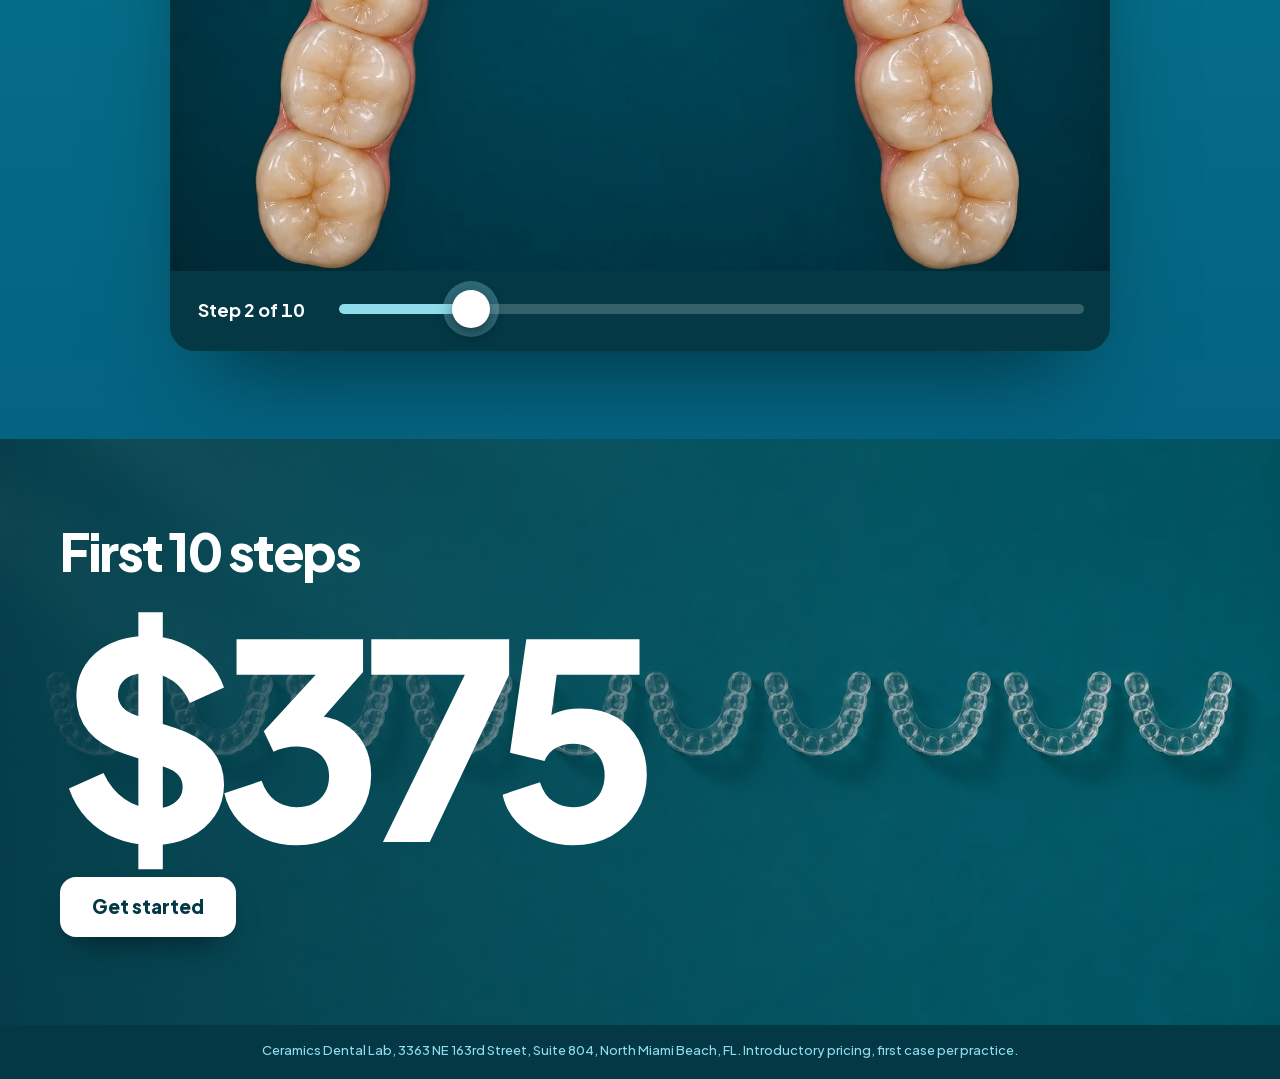
==== commit 840fed41: "Update offer pages 2026-11-11T10:20" ====
--- a/aligner.html
+++ b/aligner.html
@@ -12,7 +12,7 @@
 <meta property="og:type" content="website">
 <link rel="preload" href="fonts/PlusJakartaSans-latin.woff2" as="font" type="font/woff2" crossorigin>
 <link rel="icon" href="img/logo-mark.png">
-<link rel="stylesheet" href="page.css?v=11111019">
+<link rel="stylesheet" href="page.css?v=11111020">
 </head>
 <body class="lay-film" data-page="aligner">
 <!-- Built by tools/build.py. Edit the PAGES entry there, not this file. -->
@@ -74,13 +74,13 @@
   <div class="offer-in reveal">
     <h2>First 10 steps</h2>
     <p class="big">$375</p>
-    <p class="offer-line">Plus 50% off your first restorative unit</p>
-    <a class="btn light" href="#start">Claim it</a>
+    
+    <a class="btn light" href="#start">Get started</a>
   </div>
 </section>
 
 </main>
 <footer class="foot">Ceramics Dental Lab, 3363 NE 163rd Street, Suite 804, North Miami Beach, FL. Introductory pricing, first case per practice.</footer>
-<script src="page.js?v=11111019"></script>
+<script src="page.js?v=11111020"></script>
 </body>
 </html>
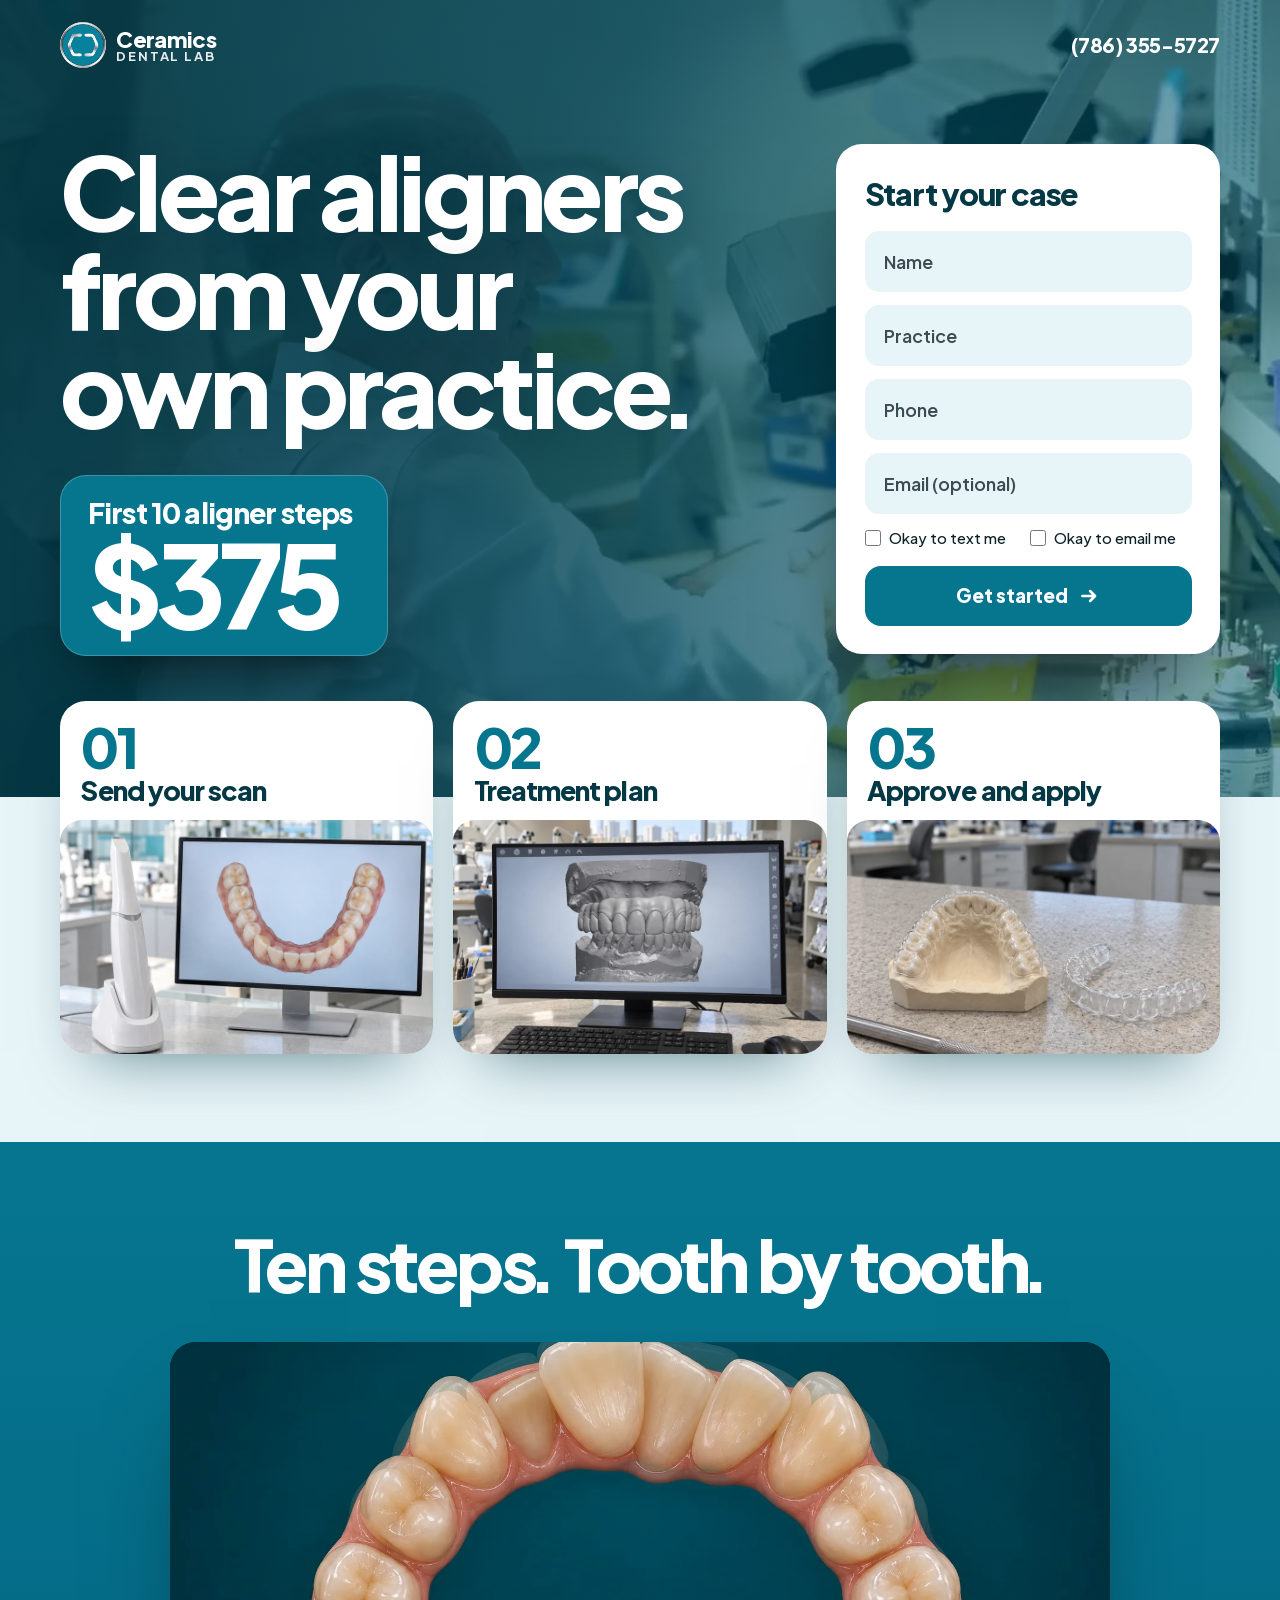
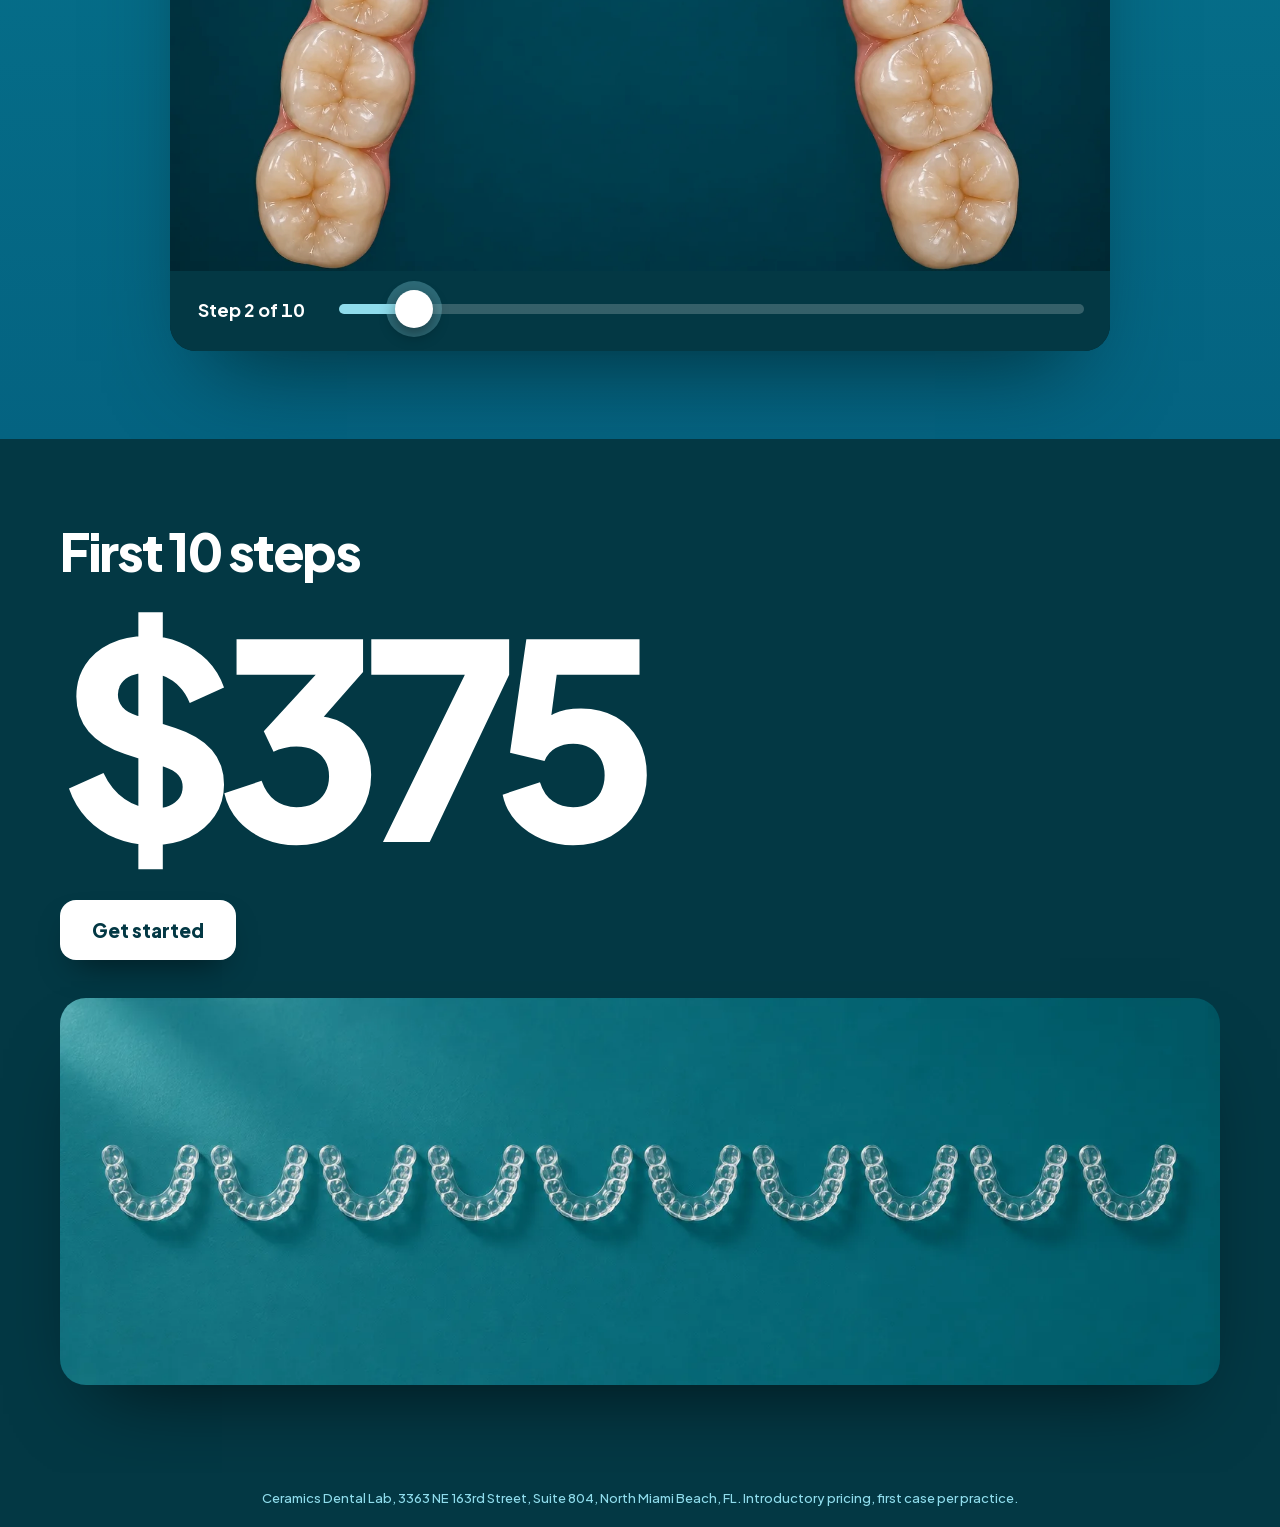
==== commit 2d768918: "Update offer pages 2026-11-11T14:30" ====
--- a/aligner.html
+++ b/aligner.html
@@ -12,7 +12,7 @@
 <meta property="og:type" content="website">
 <link rel="preload" href="fonts/PlusJakartaSans-latin.woff2" as="font" type="font/woff2" crossorigin>
 <link rel="icon" href="img/logo-mark.png">
-<link rel="stylesheet" href="page.css?v=11111020">
+<link rel="stylesheet" href="page.css?v=11111428">
 </head>
 <body class="lay-film" data-page="aligner">
 <!-- Built by tools/build.py. Edit the PAGES entry there, not this file. -->
@@ -26,15 +26,15 @@
   </header>
   <div class="hero-in">
     <div class="hero-copy">
-      <h1>Clear aligners from your own practice.</h1>
+      <h1>Clear aligners from your own practice<span class="pu">.</span></h1>
       <a class="deal" href="#start"><span>First 10 aligner steps</span><strong>$375</strong></a>
     </div>
     <form class="form" id="start" novalidate>
       <p class="form-title">Start your case</p>
       <input type="hidden" name="interest" value="aligner">
-      <label><span>Your name</span><input name="name" autocomplete="name" placeholder="Name" required></label>
-      <label><span>Practice</span><input name="practice" autocomplete="organization" placeholder="Practice" required></label>
-      <label><span>Phone</span><input name="phone" type="tel" inputmode="tel" autocomplete="tel" placeholder="Phone" required></label>
+      <label><span>Your name</span><input name="name" autocomplete="name" placeholder="Name" required><em class="err" id="err-name" hidden></em></label>
+      <label><span>Practice</span><input name="practice" autocomplete="organization" placeholder="Practice" required><em class="err" id="err-practice" hidden></em></label>
+      <label><span>Phone</span><input name="phone" type="tel" inputmode="tel" autocomplete="tel" placeholder="Phone" required><em class="err" id="err-phone" hidden></em></label>
       <label><span>Email</span><input name="email" type="email" inputmode="email" autocomplete="email" placeholder="Email (optional)"></label>
       <div class="ticks">
         <label class="tick"><input type="checkbox" name="text_ok"><b>Okay to text me</b></label>
@@ -60,7 +60,7 @@
 <section class="steps"><a class="step reveal" href="#start"><b>01</b><span>Send your scan</span><img src="img/scan.webp" alt="" loading="lazy"></a><a class="step reveal" href="#start"><b>02</b><span>Treatment plan</span><img src="img/lab-design.webp" alt="" loading="lazy"></a><a class="step reveal" href="#start"><b>03</b><span>Approve and apply</span><img src="img/lab-aligners.webp" alt="" loading="lazy"></a></section>
 
 <section class="move">
-  <h2 class="reveal">Ten steps. Tooth by tooth.</h2>
+  <h2 class="reveal">Ten steps<span class="pu">.</span> Tooth by tooth<span class="pu">.</span></h2>
   <div class="viewer reveal">
     <div class="frames" role="img" aria-label="An upper arch moving from crowded to aligned">
       <img src="img/arch-01.webp" alt="" loading="lazy"><img src="img/arch-05.webp" alt="" loading="lazy"><img src="img/arch-10.webp" alt="" loading="lazy">
@@ -69,7 +69,7 @@
   </div>
 </section>
 
-<section class="offer">
+<section class="offer framed">
   <img class="offer-photo recolor" src="img/steps.webp" alt="" loading="lazy">
   <div class="offer-in reveal">
     <h2>First 10 steps</h2>
@@ -81,6 +81,6 @@
 
 </main>
 <footer class="foot">Ceramics Dental Lab, 3363 NE 163rd Street, Suite 804, North Miami Beach, FL. Introductory pricing, first case per practice.</footer>
-<script src="page.js?v=11111020"></script>
+<script src="page.js?v=11111428"></script>
 </body>
 </html>
--- a/page.css
+++ b/page.css
@@ -19,6 +19,7 @@
 h1, h2, p, ul { margin: 0; }
 h1, h2 { font-weight: 800; letter-spacing: -0.045em; line-height: .96; text-wrap: balance; }
 h2 { font-size: clamp(2.25rem, 5.6vw, 4.5rem); }
+.pu { margin-left: -.1em; }   /* the final comma or full stop of a tightly tracked headline sits against the word, not a space away */
 a { color: inherit; text-decoration: none; }
 :where(a, button, input):focus-visible { outline: 3px solid var(--sky); outline-offset: 3px; border-radius: 12px; }
 
@@ -57,7 +58,12 @@
 .form label span { position: absolute; width: 1px; height: 1px; overflow: hidden; clip-path: inset(50%); }
 .form input:not([type=hidden]):not([type=checkbox]) { font: inherit; font-size: 1.125rem; color: var(--ink); width: 100%; padding: 1rem 1.1rem; border: 2px solid transparent; border-radius: 14px; background: var(--field); transition: border-color .2s var(--ease), background .2s var(--ease); appearance: none; }
 .form input::placeholder { color: #3A4B52; font-weight: 600; }
-.form input:focus { outline: 0; border-color: var(--blue); background: #fff; }
+.form input:not([type=checkbox]):focus { outline: 0; border-color: var(--blue); background: #fff; }
+.tick input:focus-visible { outline: 3px solid var(--blue); outline-offset: 2px; border-radius: 2px; }
+.form .bad:focus { box-shadow: 0 0 0 3px var(--sky); }
+.err[hidden] { display: none; }
+.err { display: block; margin: .3rem .2rem 0; font-style: normal; font-weight: 700; font-size: .9375rem; line-height: 1.25; color: #b3261e; }
+.form-done a { color: var(--blue-dark); text-decoration: underline; text-underline-offset: 3px; }
 .form .bad { border-color: #c0392b !important; }
 .form .btn { margin-top: .3rem; }
 .form-done { font-weight: 800; color: var(--navy); text-align: center; }
@@ -126,9 +132,15 @@
 .offer .big { font-size: clamp(7rem, 22vw, 17rem); font-weight: 800; letter-spacing: -0.07em; line-height: .86; margin-top: clamp(1.25rem, 3vw, 2.75rem); }
 .offer .big.word { margin-top: clamp(.5rem, 1.5vw, 1.25rem); font-size: clamp(4.25rem, 15vw, 12rem); letter-spacing: -0.06em; line-height: .95; }
 .offer-line { margin: 1.1rem 0 0; font-size: clamp(1.25rem, 2.4vw, 1.875rem); font-weight: 800; letter-spacing: -0.03em; }
-.offer .btn { margin-top: 1.75rem; }
+.offer .btn { margin-top: clamp(2.25rem, 4vw, 3.5rem); }
 .offer ul { list-style: none; padding: 0; display: flex; flex-wrap: wrap; gap: .75rem; margin: 1.5rem 0 2rem; }
 .offer li { padding: .75rem 1.3rem; border-radius: 14px; background: var(--blue); font-weight: 800; font-size: clamp(1.0625rem, 1.8vw, 1.375rem); letter-spacing: -0.02em; }
+
+/* offer with a picture that carries the offer (aligner: the ten aligners): text first, the picture below it in its own frame, nothing over it */
+.offer.framed { display: flex; flex-direction: column; align-items: stretch; }
+.offer.framed::after { display: none; }
+.offer.framed .offer-in { order: 1; padding-bottom: clamp(1.5rem, 3vw, 2.5rem); }
+.offer.framed .offer-photo { order: 2; position: static; inset: auto; width: calc(100% - 2 * var(--gut)); max-width: calc(var(--wrap) - 2 * var(--gut)); height: auto; aspect-ratio: 3 / 1; object-position: 50% 48%; margin: 0 auto clamp(3rem, 7vw, 5.5rem); border-radius: var(--r); box-shadow: 0 40px 80px -40px rgba(0, 0, 0, .7); }
 
 /* ---------- the rest of the work ---------- */
 .more { max-width: var(--wrap); margin: 0 auto; padding: clamp(3rem, 7vw, 5.5rem) var(--gut); display: grid; grid-template-columns: repeat(4, 1fr); gap: clamp(.6rem, 1.6vw, 1.25rem); }
@@ -170,7 +182,7 @@
 .lay-split { background: #F4F7F7; }
 .lay-split .hero { background: #F4F7F7; color: var(--navy); }
 .lay-split .hero::before { display: none; }
-.lay-split .hero-film { left: auto; right: 0; width: 46%; border-radius: 0 0 0 90px; }
+.lay-split .hero-film { left: auto; right: 0; width: 46%; border-radius: 0 0 0 90px; object-position: 6% 50%; }   /* the scanner is at the left of the picture */
 .lay-split .call { color: #fff; background: var(--navy); padding: .55rem 1.1rem; border-radius: 12px; font-size: 1.0625rem; }
 .lay-split .hero-in { grid-template-columns: 1fr; gap: 1.75rem; padding-block: clamp(1rem, 2.5vw, 2rem) clamp(2.5rem, 5vw, 4rem); }
 .lay-split .hero-copy, .lay-split .form { max-width: min(590px, 45vw); }
@@ -223,7 +235,7 @@
 .lay-type .hero::before { background: linear-gradient(120deg, rgba(6, 118, 143, .93) 0%, rgba(6, 118, 143, .78) 50%, rgba(4, 99, 129, .5) 100%); }
 .lay-type .hero-in { padding-bottom: clamp(2.5rem, 5vw, 4rem); }
 .lay-type .hero h1 { font-size: clamp(2.5rem, 5vw, 4.5rem); text-shadow: none; }
-.lay-type .deal { padding: 0; margin-top: 1.5rem; background: none; box-shadow: none; }
+.lay-type .deal { padding: 0 0 1.1rem; margin-top: 1.5rem; background: none; box-shadow: none; }
 .lay-type .deal:hover { background: none; transform: none; }
 .lay-type .deal span { color: #fff; font-size: clamp(1.5rem, 3vw, 2.5rem); }
 .lay-type .deal strong { font-size: clamp(9rem, 24vw, 20rem); line-height: .9; margin-top: .5rem; }
@@ -239,13 +251,13 @@
   .deal.word { grid-template-columns: 1fr; gap: 0; } .deal.word span { order: 0; max-width: none; } .deal.word strong { font-size: clamp(3rem, 15vw, 4.5rem); }
   .trio span { bottom: .55rem; padding-inline: .35rem; font-size: .875rem; line-height: 1.1; letter-spacing: -0.02em; }
   .lay-film .steps { margin-top: -5rem; }
-  .lay-split .hero-film { position: relative; order: 1; width: 100%; height: 17svh; border-radius: 0; }
+  .lay-split .hero-film { position: relative; order: 3; width: calc(100% - 2 * var(--gut)); height: auto; aspect-ratio: 3 / 2; object-position: 50% 50%; margin: 0 auto 1.5rem; border-radius: 18px; }   /* the picture follows the form, scanner whole */
   .lay-split .top { padding-block: .9rem; } .lay-split .call { white-space: nowrap; font-size: .9375rem; padding: .5rem .8rem; } 
   .lay-split .form { grid-template-columns: 1fr; }
-  .lay-split .top { order: 0; } .lay-split .hero-in { order: 2; padding-top: 1.25rem; }
+  .lay-split .top { order: 0; } .lay-split .hero-in { order: 2; padding-top: 1.25rem; padding-bottom: 1.5rem; }
   .lay-split .hero-copy, .lay-split .form { max-width: none; }
   .lay-split .deal { grid-template-columns: 1fr; gap: 0; } .lay-split .deal.word strong { font-size: clamp(5rem, 26vw, 7rem); }
-  .lay-dark .hero-in { grid-template-columns: 1fr; grid-template-areas: "copy" "a" "form" "b"; gap: 1rem; }
+  .lay-dark .hero-in { grid-template-columns: 1fr; grid-template-areas: "copy" "form" "a" "b"; gap: 1rem; }   /* form straight under the offer; the two pictures follow it */
   .lay-dark .side.s1 { aspect-ratio: 16 / 7; transform: none; } .lay-dark .side.s2 { aspect-ratio: 16 / 9; transform: none; }
   .lay-dark .deal.word { display: inline-flex; gap: .7rem; padding-inline: 1.1rem; } .lay-dark .deal.word span { font-size: 1rem; text-align: left; line-height: 1.15; } .lay-dark .deal.word strong { font-size: 2.5rem; }
   .side { aspect-ratio: 1; border-radius: 18px; }
@@ -264,11 +276,41 @@
   .frames { aspect-ratio: 3 / 2; }
   .scrubber { padding: .8rem 1rem 1rem; gap: .75rem; font-size: 1rem; }
   .offer::after { background: rgba(3, 56, 68, .7); }
+  .offer.framed .offer-photo { aspect-ratio: 3.4 / 1; border-radius: 18px; }
   .close { justify-content: center; text-align: center; }
 }
 @media (max-width: 520px) {
   .brand b { font-size: 1.125rem; } .brand img { width: 36px; height: 36px; } .call { font-size: 1rem; }
   .close .btn, .form .btn { width: 100%; }
+  /* phones only (not the 768 tablet): the whole form, button included, inside the first screen of a 390 by 844 phone (2026-11-11 review).
+     Fields stay 44 px or more tall with 18 px type; nothing is removed. */
+  .top { padding-block: .8rem; }
+  .hero-in { gap: 1rem; padding-top: 1rem; }
+  .hero h1 { font-size: 2.9rem; line-height: .98; }
+  .deal { margin-top: 1rem; }
+  .form { gap: .65rem; padding: 1.15rem; }
+  .form-title { margin-bottom: 0; }
+  .form input:not([type=hidden]):not([type=checkbox]) { padding: .85rem 1rem; }
+  .lay-split .top { padding-block: .7rem; }
+  .lay-split .hero-in { padding-top: .5rem; padding-bottom: 1.5rem; gap: 1.25rem; }
+  .lay-split .hero h1 { font-size: 2.75rem; }
+  .offer.framed .offer-photo { aspect-ratio: 4.2 / 1; }   /* the row is a thin band: a frame the shape of the band, all ten still countable */
+  .lay-type .deal strong { margin-bottom: .1rem; }
+  .lay-split .hero-film { aspect-ratio: 4 / 3; }   /* the whole picture: scanner and screen */
+}
+/* short phones (375 by 667, 390 by 700): the whole form, button included, on the first screen. Tall phones keep the layout above. */
+@media (max-width: 520px) and (max-height: 720px) {
+  .form > .form-title { position: absolute; width: 1px; height: 1px; overflow: hidden; clip-path: inset(50%); }   /* still there for screen readers */
+  .top, .lay-split .top { padding-block: .6rem; }
+  .hero-in, .lay-split .hero-in { gap: .85rem; padding-top: .5rem; }
+  .hero h1 { font-size: 2.45rem; } .lay-split .hero h1 { font-size: 2.35rem; } .lay-dark .hero h1 { font-size: 2.25rem; } .lay-type .hero h1 { font-size: 2.05rem; }
+  .deal { margin-top: .75rem; padding: .6rem 1.2rem .7rem 1rem; }
+  .deal strong { font-size: 3.6rem; } .lay-split .deal.word strong { font-size: 4.25rem; } .lay-type .deal strong { font-size: 4.75rem; }
+  .lay-type .deal { margin-top: .4rem; padding: 0 0 .4rem; } .lay-split .deal { margin-top: .6rem; padding: 0; }
+  .lay-dark .deal { margin-top: .75rem; padding: .5rem 1.1rem .6rem; }
+  .form { gap: .55rem; padding: 1rem; }
+  .form input:not([type=hidden]):not([type=checkbox]) { font-size: 1rem; padding: .6rem 1rem; }
+  .form .btn { padding-block: .95rem; margin-top: .15rem; }
 }
 @media (prefers-reduced-motion: reduce) {
   html { scroll-behavior: auto; }
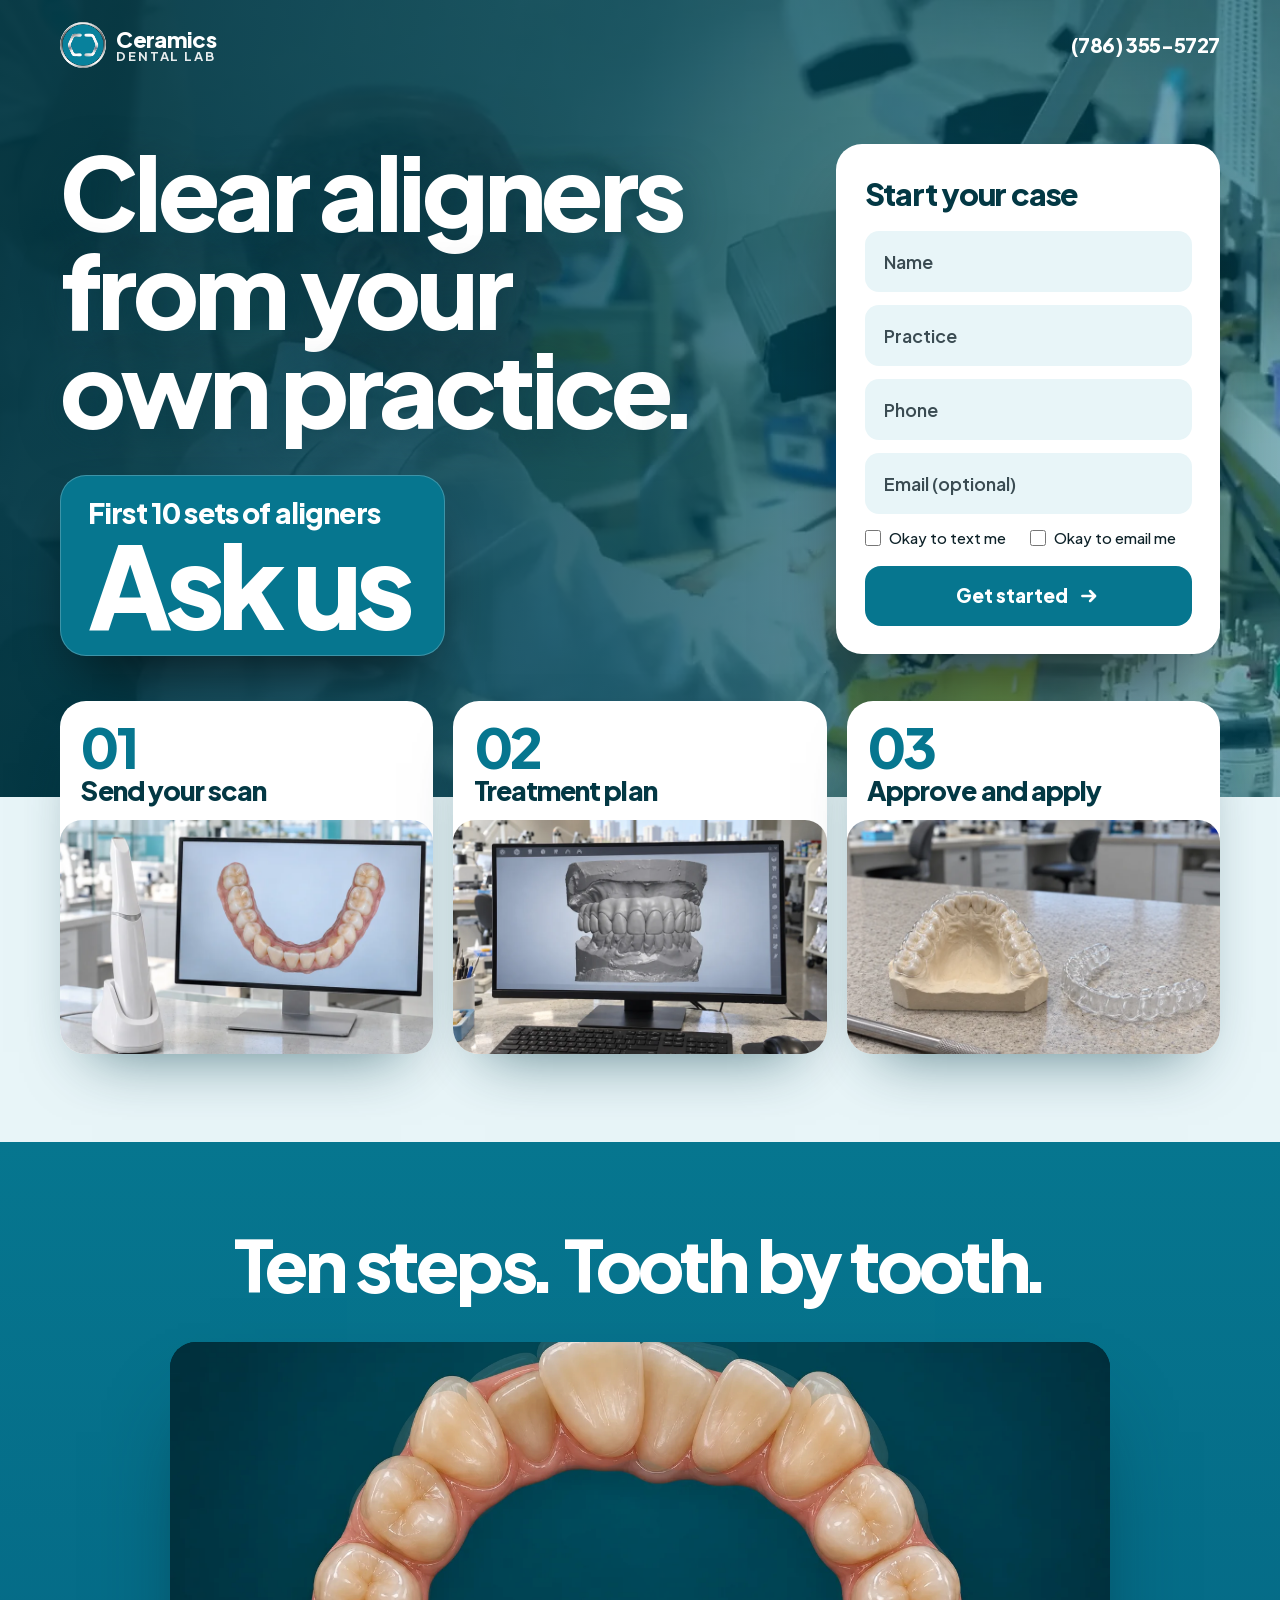
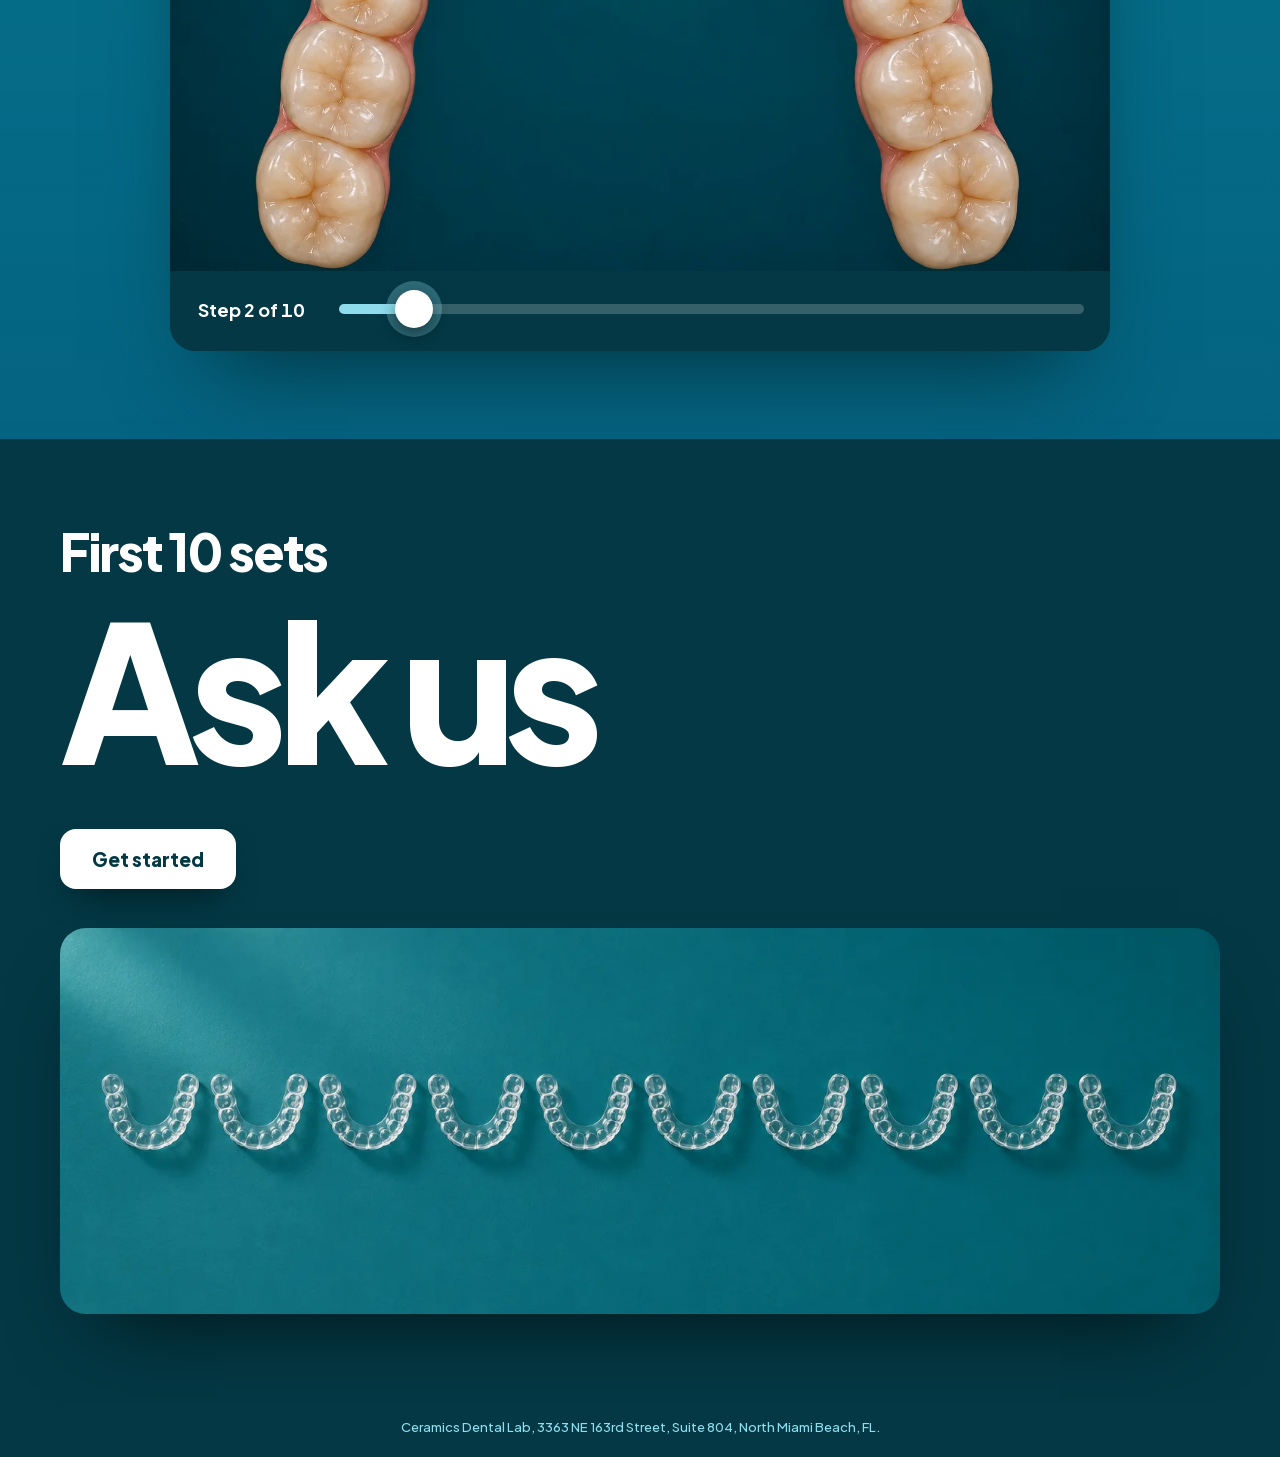
==== commit d0b5e913: "Remove prices and unconfirmed remake wording from the four offer pages Co-Authored-By: Claude Sonnet" ====
--- a/aligner.html
+++ b/aligner.html
@@ -12,7 +12,7 @@
 <meta property="og:type" content="website">
 <link rel="preload" href="fonts/PlusJakartaSans-latin.woff2" as="font" type="font/woff2" crossorigin>
 <link rel="icon" href="img/logo-mark.png">
-<link rel="stylesheet" href="page.css?v=11111428">
+<link rel="stylesheet" href="page.css?v=11181540">
 </head>
 <body class="lay-film" data-page="aligner">
 <!-- Built by tools/build.py. Edit the PAGES entry there, not this file. -->
@@ -27,7 +27,7 @@
   <div class="hero-in">
     <div class="hero-copy">
       <h1>Clear aligners from your own practice<span class="pu">.</span></h1>
-      <a class="deal" href="#start"><span>First 10 aligner steps</span><strong>$375</strong></a>
+      <a class="deal word" href="#start"><span>First 10 sets of aligners</span><strong>Ask us</strong></a>
     </div>
     <form class="form" id="start" novalidate>
       <p class="form-title">Start your case</p>
@@ -72,15 +72,15 @@
 <section class="offer framed">
   <img class="offer-photo recolor" src="img/steps.webp" alt="" loading="lazy">
   <div class="offer-in reveal">
-    <h2>First 10 steps</h2>
-    <p class="big">$375</p>
+    <h2>First 10 sets</h2>
+    <p class="big word">Ask us</p>
     
     <a class="btn light" href="#start">Get started</a>
   </div>
 </section>
 
 </main>
-<footer class="foot">Ceramics Dental Lab, 3363 NE 163rd Street, Suite 804, North Miami Beach, FL. Introductory pricing, first case per practice.</footer>
-<script src="page.js?v=11111428"></script>
+<footer class="foot">Ceramics Dental Lab, 3363 NE 163rd Street, Suite 804, North Miami Beach, FL.</footer>
+<script src="page.js?v=11181540"></script>
 </body>
 </html>
--- a/page.css
+++ b/page.css
@@ -230,7 +230,7 @@
 .lay-center .move { margin-top: 0; background: var(--pale); color: var(--navy); }
 .lay-center .steps { margin-bottom: clamp(1rem, 3vw, 2rem); }
 
-/* type: remakes. No photo behind the offer: bright blue and a $0 as tall as the form, the film below. */
+/* type: remakes. No photo behind the offer: bright blue and a big word as tall as the form, the film below. */
 .lay-type .hero { background: linear-gradient(140deg, #1CA9C7 0%, var(--blue) 45%, var(--blue-dark) 100%); }
 .lay-type .hero::before { background: linear-gradient(120deg, rgba(6, 118, 143, .93) 0%, rgba(6, 118, 143, .78) 50%, rgba(4, 99, 129, .5) 100%); }
 .lay-type .hero-in { padding-bottom: clamp(2.5rem, 5vw, 4rem); }
